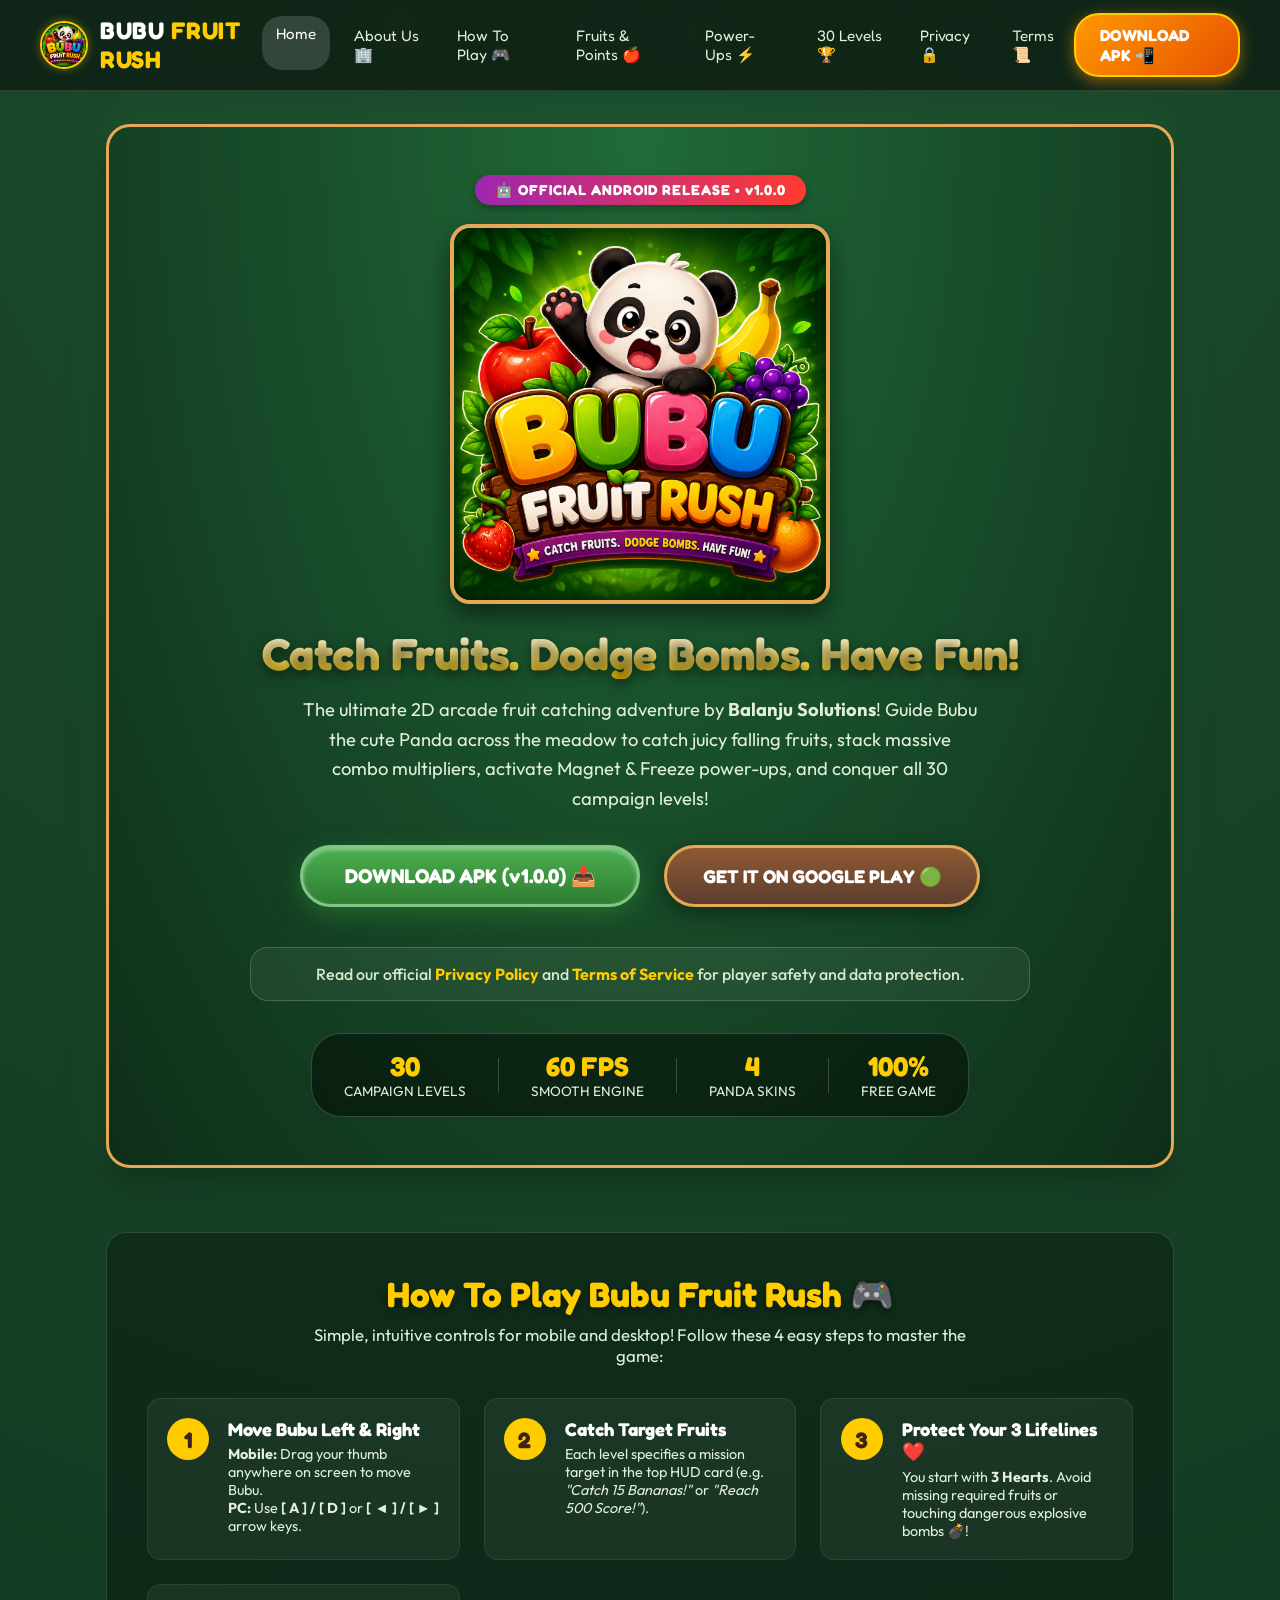
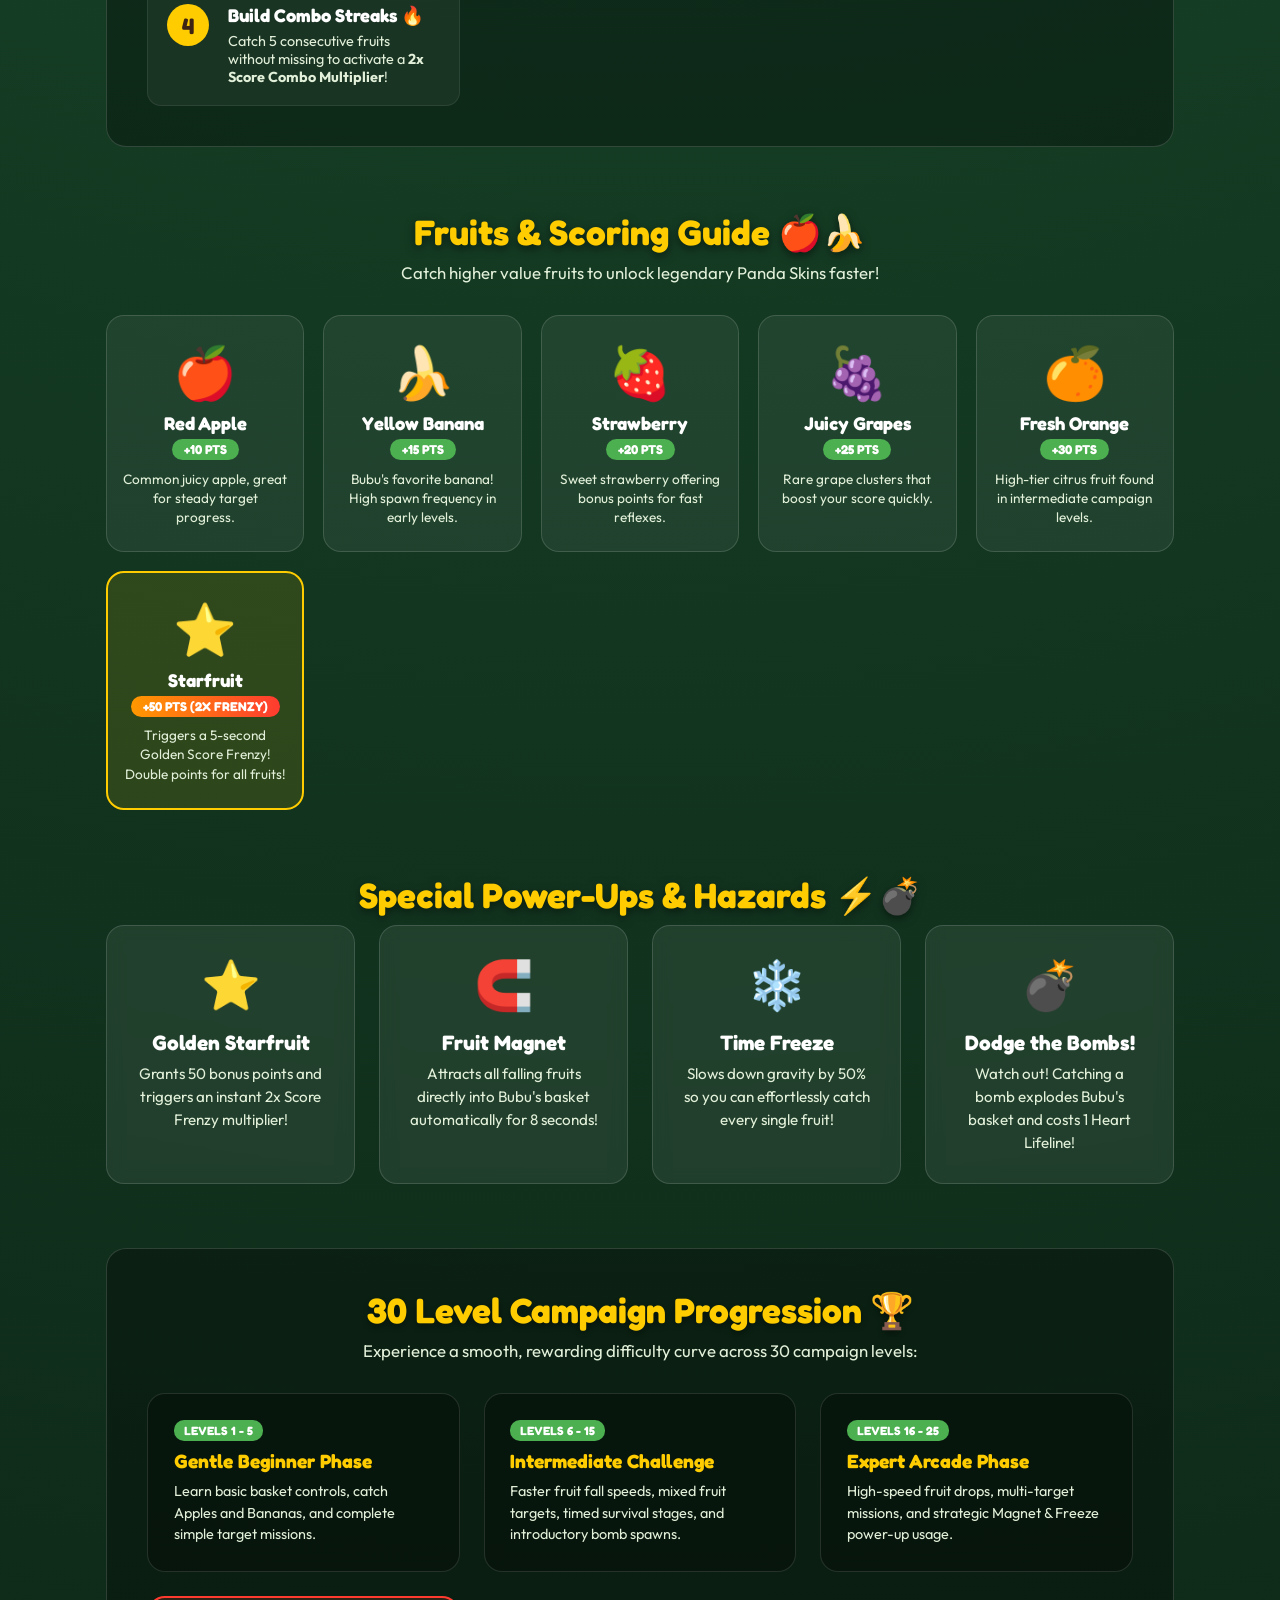
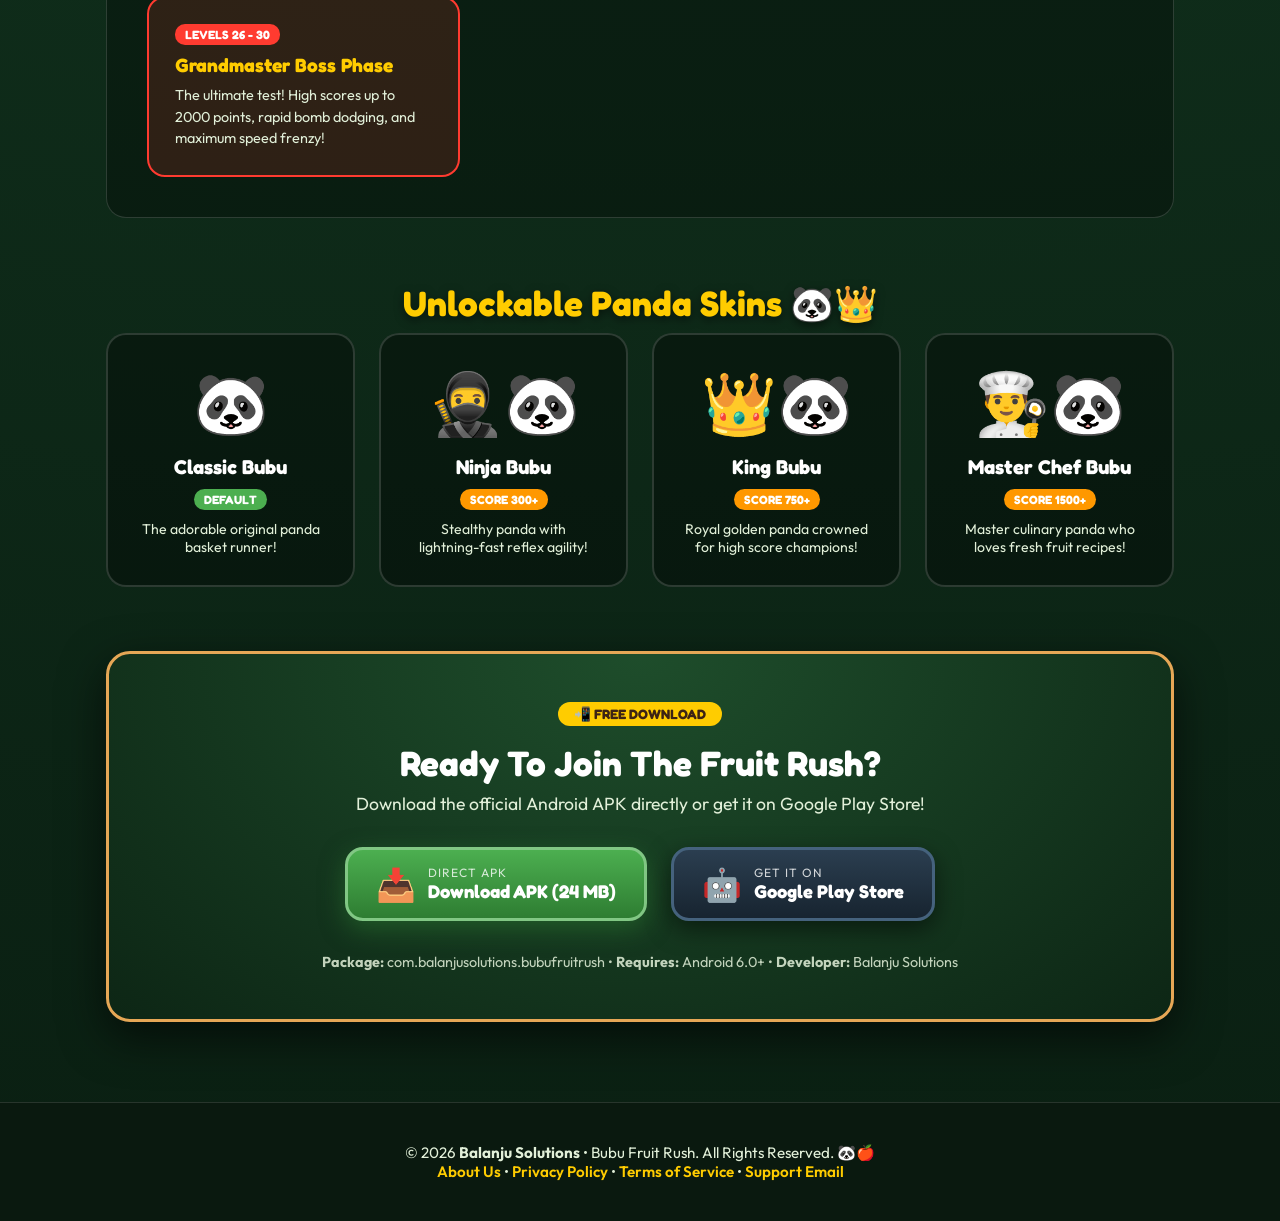
==== index.html @ be35da57 "first commit" ====
<!DOCTYPE html>
<html lang="en">
<head>
  <meta charset="UTF-8">
  <meta name="viewport" content="width=device-width, initial-scale=1.0, maximum-scale=1.0, user-scalable=no">
  <title>Bubu Fruit Rush - Official Android Game & Download</title>
  <meta name="description" content="Official website for Bubu Fruit Rush by Balanju Solutions. Learn how to play, fruit points, 30 campaign levels, power-ups, panda skins, and download the Android APK!">
  <link rel="preconnect" href="https://fonts.googleapis.com">
  <link rel="preconnect" href="https://fonts.gstatic.com" crossorigin>
  <link href="https://fonts.googleapis.com/css2?family=Fredoka:wght@400;600;700&family=Outfit:wght@400;600;700;800&display=swap" rel="stylesheet">
  <link rel="stylesheet" href="style.css">
</head>
<body>
  <!-- Floating Background Fruits Elements -->
  <div class="bg-fruits-container" id="bgFruits"></div>

  <!-- Header Navigation -->
  <header class="navbar">
    <div class="nav-container">
      <div class="logo-group" onclick="window.scrollTo({top: 0, behavior: 'smooth'})">
        <img src="logo.png" alt="Bubu Fruit Rush Logo" class="nav-logo">
        <span class="brand-title">BUBU <span>FRUIT RUSH</span></span>
      </div>

      <nav class="nav-links">
        <a href="#home" class="nav-btn active">Home</a>
        <a href="about.html" class="nav-btn">About Us 🏢</a>
        <a href="#how-to-play" class="nav-btn">How To Play 🎮</a>
        <a href="#scoring" class="nav-btn">Fruits & Points 🍎</a>
        <a href="#powerups" class="nav-btn">Power-Ups ⚡</a>
        <a href="#campaign" class="nav-btn">30 Levels 🏆</a>
        <a href="privacy.html" class="nav-btn">Privacy 🔒</a>
        <a href="terms.html" class="nav-btn">Terms 📜</a>
      </nav>

      <div class="header-actions">
        <a href="#download" class="btn-play-header">DOWNLOAD APK 📲</a>
      </div>
    </div>
  </header>

  <!-- Main Hero Section -->
  <main class="main-content" id="home">
    <section class="hero-section">
      <div class="hero-card">
        <div class="hero-badge">🤖 OFFICIAL ANDROID RELEASE • v1.0.0</div>
        
        <div class="hero-banner-frame">
          <img src="logo.png" alt="Bubu Fruit Rush Official Logo" class="hero-banner-img">
        </div>

        <h1 class="hero-title">Catch Fruits. Dodge Bombs. Have Fun!</h1>
        <p class="hero-desc">
          The ultimate 2D arcade fruit catching adventure by <strong>Balanju Solutions</strong>! Guide Bubu the cute Panda across the meadow to catch juicy falling fruits, stack massive combo multipliers, activate Magnet & Freeze power-ups, and conquer all 30 campaign levels!
        </p>

        <!-- Official Download Action Buttons -->
        <div class="hero-actions">
          <a href="BubuFruitRush.apk" download class="btn-primary-lg" id="btnDownloadAPK">
            <span class="btn-glow"></span>
            <span class="btn-text">DOWNLOAD APK (v1.0.0) 📥</span>
          </a>
          <a href="#download" class="btn-secondary-lg" id="btnGooglePlay">
            <span>GET IT ON GOOGLE PLAY 🟢</span>
          </a>
        </div>

        <div class="legal-callout">
          <p>Read our official <a href="privacy.html">Privacy Policy</a> and <a href="terms.html">Terms of Service</a> for player safety and data protection.</p>
        </div>

        <div class="stats-ribbon">
          <div class="stat-item">
            <span class="stat-value">30</span>
            <span class="stat-label">Campaign Levels</span>
          </div>
          <div class="stat-divider"></div>
          <div class="stat-item">
            <span class="stat-value">60 FPS</span>
            <span class="stat-label">Smooth Engine</span>
          </div>
          <div class="stat-divider"></div>
          <div class="stat-item">
            <span class="stat-value">4</span>
            <span class="stat-label">Panda Skins</span>
          </div>
          <div class="stat-divider"></div>
          <div class="stat-item">
            <span class="stat-value">100%</span>
            <span class="stat-label">Free Game</span>
          </div>
        </div>
      </div>
    </section>

    <!-- SECTION 1: HOW TO PLAY GAME RULES & CONTROLS -->
    <section class="how-to-play-section" id="how-to-play">
      <h2 class="section-title">How To Play Bubu Fruit Rush 🎮</h2>
      <p class="section-subtitle">Simple, intuitive controls for mobile and desktop! Follow these 4 easy steps to master the game:</p>

      <div class="steps-grid">
        <div class="step-card">
          <div class="step-num">1</div>
          <div class="step-content">
            <h4>Move Bubu Left & Right</h4>
            <p><strong>Mobile:</strong> Drag your thumb anywhere on screen to move Bubu.<br><strong>PC:</strong> Use <strong>[ A ] / [ D ]</strong> or <strong>[ ◄ ] / [ ► ]</strong> arrow keys.</p>
          </div>
        </div>
        <div class="step-card">
          <div class="step-num">2</div>
          <div class="step-content">
            <h4>Catch Target Fruits</h4>
            <p>Each level specifies a mission target in the top HUD card (e.g. <em>"Catch 15 Bananas!"</em> or <em>"Reach 500 Score!"</em>).</p>
          </div>
        </div>
        <div class="step-card">
          <div class="step-num">3</div>
          <div class="step-content">
            <h4>Protect Your 3 Lifelines ❤️</h4>
            <p>You start with <strong>3 Hearts</strong>. Avoid missing required fruits or touching dangerous explosive bombs 💣!</p>
          </div>
        </div>
        <div class="step-card">
          <div class="step-num">4</div>
          <div class="step-content">
            <h4>Build Combo Streaks 🔥</h4>
            <p>Catch 5 consecutive fruits without missing to activate a <strong>2x Score Combo Multiplier</strong>!</p>
          </div>
        </div>
      </div>
    </section>

    <!-- SECTION 2: FRUITS & SCORING TABLE -->
    <section class="features-section" id="scoring">
      <h2 class="section-title">Fruits & Scoring Guide 🍎🍌</h2>
      <p class="section-subtitle">Catch higher value fruits to unlock legendary Panda Skins faster!</p>

      <div class="fruit-score-grid">
        <div class="fruit-card">
          <div class="fruit-icon">🍎</div>
          <h3>Red Apple</h3>
          <span class="score-tag">+10 PTS</span>
          <p>Common juicy apple, great for steady target progress.</p>
        </div>

        <div class="fruit-card">
          <div class="fruit-icon">🍌</div>
          <h3>Yellow Banana</h3>
          <span class="score-tag">+15 PTS</span>
          <p>Bubu's favorite banana! High spawn frequency in early levels.</p>
        </div>

        <div class="fruit-card">
          <div class="fruit-icon">🍓</div>
          <h3>Strawberry</h3>
          <span class="score-tag">+20 PTS</span>
          <p>Sweet strawberry offering bonus points for fast reflexes.</p>
        </div>

        <div class="fruit-card">
          <div class="fruit-icon">🍇</div>
          <h3>Juicy Grapes</h3>
          <span class="score-tag">+25 PTS</span>
          <p>Rare grape clusters that boost your score quickly.</p>
        </div>

        <div class="fruit-card">
          <div class="fruit-icon">🍊</div>
          <h3>Fresh Orange</h3>
          <span class="score-tag">+30 PTS</span>
          <p>High-tier citrus fruit found in intermediate campaign levels.</p>
        </div>

        <div class="fruit-card frenzy-card">
          <div class="fruit-icon">⭐</div>
          <h3>Starfruit</h3>
          <span class="score-tag frenzy-tag">+50 PTS (2X FRENZY)</span>
          <p>Triggers a 5-second Golden Score Frenzy! Double points for all fruits!</p>
        </div>
      </div>
    </section>

    <!-- SECTION 3: POWER-UPS & HAZARDS -->
    <section class="features-section" id="powerups">
      <h2 class="section-title">Special Power-Ups & Hazards ⚡💣</h2>

      <div class="cards-grid">
        <div class="feature-card star-card">
          <div class="card-icon">⭐</div>
          <h3>Golden Starfruit</h3>
          <p>Grants 50 bonus points and triggers an instant 2x Score Frenzy multiplier!</p>
        </div>

        <div class="feature-card magnet-card">
          <div class="card-icon">🧲</div>
          <h3>Fruit Magnet</h3>
          <p>Attracts all falling fruits directly into Bubu's basket automatically for 8 seconds!</p>
        </div>

        <div class="feature-card freeze-card">
          <div class="card-icon">❄️</div>
          <h3>Time Freeze</h3>
          <p>Slows down gravity by 50% so you can effortlessly catch every single fruit!</p>
        </div>

        <div class="feature-card bomb-card">
          <div class="card-icon">💣</div>
          <h3>Dodge the Bombs!</h3>
          <p>Watch out! Catching a bomb explodes Bubu's basket and costs 1 Heart Lifeline!</p>
        </div>
      </div>
    </section>

    <!-- SECTION 4: 30 CAMPAIGN LEVELS ROADMAP -->
    <section class="how-to-play-section" id="campaign">
      <h2 class="section-title">30 Level Campaign Progression 🏆</h2>
      <p class="section-subtitle">Experience a smooth, rewarding difficulty curve across 30 campaign levels:</p>

      <div class="campaign-grid">
        <div class="campaign-card">
          <span class="lvl-badge">LEVELS 1 - 5</span>
          <h3>Gentle Beginner Phase</h3>
          <p>Learn basic basket controls, catch Apples and Bananas, and complete simple target missions.</p>
        </div>
        <div class="campaign-card">
          <span class="lvl-badge">LEVELS 6 - 15</span>
          <h3>Intermediate Challenge</h3>
          <p>Faster fruit fall speeds, mixed fruit targets, timed survival stages, and introductory bomb spawns.</p>
        </div>
        <div class="campaign-card">
          <span class="lvl-badge">LEVELS 16 - 25</span>
          <h3>Expert Arcade Phase</h3>
          <p>High-speed fruit drops, multi-target missions, and strategic Magnet & Freeze power-up usage.</p>
        </div>
        <div class="campaign-card boss-card">
          <span class="lvl-badge boss-badge">LEVELS 26 - 30</span>
          <h3>Grandmaster Boss Phase</h3>
          <p>The ultimate test! High scores up to 2000 points, rapid bomb dodging, and maximum speed frenzy!</p>
        </div>
      </div>
    </section>

    <!-- SECTION 5: PANDA SKINS SHOWCASE -->
    <section class="features-section" id="skins">
      <h2 class="section-title">Unlockable Panda Skins 🐼👑</h2>
      <div class="skins-showcase-grid">
        <div class="skin-showcase-card">
          <div class="skin-avatar">🐼</div>
          <h3>Classic Bubu</h3>
          <span class="skin-tag-unlocked">DEFAULT</span>
          <p>The adorable original panda basket runner!</p>
        </div>
        <div class="skin-showcase-card">
          <div class="skin-avatar">🥷🐼</div>
          <h3>Ninja Bubu</h3>
          <span class="skin-tag-locked">SCORE 300+</span>
          <p>Stealthy panda with lightning-fast reflex agility!</p>
        </div>
        <div class="skin-showcase-card">
          <div class="skin-avatar">👑🐼</div>
          <h3>King Bubu</h3>
          <span class="skin-tag-locked">SCORE 750+</span>
          <p>Royal golden panda crowned for high score champions!</p>
        </div>
        <div class="skin-showcase-card">
          <div class="skin-avatar">👨‍🍳🐼</div>
          <h3>Master Chef Bubu</h3>
          <span class="skin-tag-locked">SCORE 1500+</span>
          <p>Master culinary panda who loves fresh fruit recipes!</p>
        </div>
      </div>
    </section>

    <!-- SECTION 6: DIRECT DOWNLOAD & GOOGLE PLAY -->
    <section class="download-section" id="download">
      <div class="download-card">
        <div class="download-badge">📲 FREE DOWNLOAD</div>
        <h2>Ready To Join The Fruit Rush?</h2>
        <p>Download the official Android APK directly or get it on Google Play Store!</p>

        <div class="download-buttons">
          <a href="BubuFruitRush.apk" download class="btn-download-apk">
            <span class="icon">📥</span>
            <div class="btn-desc">
              <span class="small">DIRECT APK</span>
              <span class="big">Download APK (24 MB)</span>
            </div>
          </a>
          <a href="https://play.google.com/store" target="_blank" class="btn-download-play">
            <span class="icon">🤖</span>
            <div class="btn-desc">
              <span class="small">GET IT ON</span>
              <span class="big">Google Play Store</span>
            </div>
          </a>
        </div>

        <div class="app-meta-details">
          <span><strong>Package:</strong> com.balanjusolutions.bubufruitrush</span> • 
          <span><strong>Requires:</strong> Android 6.0+</span> • 
          <span><strong>Developer:</strong> Balanju Solutions</span>
        </div>
      </div>
    </section>
  </main>

  <!-- Footer -->
  <footer class="footer">
    <div class="footer-content">
      <p>© 2026 <strong>Balanju Solutions</strong> • Bubu Fruit Rush. All Rights Reserved. 🐼🍎</p>
      <p><a href="about.html">About Us</a> • <a href="privacy.html">Privacy Policy</a> • <a href="terms.html">Terms of Service</a> • <a href="mailto:support@bubufruitrush.com">Support Email</a></p>
    </div>
  </footer>

  <!-- Background Animated Floating Fruits Script -->
  <script>
    const fruitEmojis = ['🍎', '🍌', '🍊', '🍇', '🍓', '⭐', '🧲', '❄️'];
    const container = document.getElementById('bgFruits');
    if (container) {
      for (let i = 0; i < 22; i++) {
        const el = document.createElement('div');
        el.className = 'floating-bg-fruit';
        el.innerText = fruitEmojis[Math.floor(Math.random() * fruitEmojis.length)];
        el.style.left = Math.random() * 95 + 'vw';
        el.style.animationDuration = (12 + Math.random() * 14) + 's';
        el.style.animationDelay = (Math.random() * 10) + 's';
        el.style.fontSize = (1.8 + Math.random() * 1.5) + 'rem';
        container.appendChild(el);
      }
    }
  </script>
</body>
</html>
---- style.css ----
/* BUBU FRUIT RUSH - OFFICIAL COMPANY LANDING & GAME WEBSITE DESIGN SYSTEM */

:root {
  --primary-green: #2e7d32;
  --light-green: #4caf50;
  --accent-yellow: #ffcc00;
  --accent-orange: #ff9800;
  --accent-red: #ff3b30;
  --accent-purple: #9c27b0;
  --wood-dark: #3d2314;
  --wood-mid: #6b4226;
  --wood-light: #8e5a32;
  --wood-gold: #e6a756;
  --bg-dark: #0f2316;
  --glass-bg: rgba(255, 255, 255, 0.12);
  --glass-border: rgba(255, 255, 255, 0.25);
  --text-light: #ffffff;
  --text-muted: #e2f0d9;
  --font-heading: 'Fredoka', cursive, sans-serif;
  --font-body: 'Outfit', sans-serif;
  --shadow-glow: 0 0 20px rgba(76, 175, 80, 0.5);
  --shadow-card: 0 12px 30px rgba(0, 0, 0, 0.4);
  scroll-behavior: smooth;
}

* {
  box-sizing: border-box;
  margin: 0;
  padding: 0;
}

body {
  font-family: var(--font-body);
  background: radial-gradient(circle at top center, #1b4d2e 0%, #0a1f12 100%);
  color: var(--text-light);
  min-height: 100vh;
  overflow-x: hidden;
  position: relative;
}

/* Floating Background Fruits */
.bg-fruits-container {
  position: fixed;
  top: 0;
  left: 0;
  width: 100vw;
  height: 100vh;
  pointer-events: none;
  z-index: 0;
  overflow: hidden;
}

.floating-bg-fruit {
  position: absolute;
  font-size: 2.5rem;
  opacity: 0.15;
  filter: blur(1px);
  animation: floatFruit 18s linear infinite;
}

@keyframes floatFruit {
  0% {
    transform: translateY(105vh) rotate(0deg);
  }
  100% {
    transform: translateY(-15vh) rotate(360deg);
  }
}

/* Navbar */
.navbar {
  position: sticky;
  top: 0;
  z-index: 100;
  background: rgba(15, 35, 22, 0.92);
  backdrop-filter: blur(14px);
  border-bottom: 2px solid rgba(255, 255, 255, 0.12);
  padding: 0.8rem 1.5rem;
}

.nav-container {
  max-width: 1200px;
  margin: 0 auto;
  display: flex;
  align-items: center;
  justify-content: space-between;
}

.logo-group {
  display: flex;
  align-items: center;
  gap: 12px;
  cursor: pointer;
}

.nav-logo {
  height: 48px;
  width: 48px;
  object-fit: contain;
  border-radius: 50%;
  border: 2px solid var(--accent-yellow);
  box-shadow: 0 0 10px rgba(255, 204, 0, 0.4);
}

.brand-title {
  font-family: var(--font-heading);
  font-size: 1.5rem;
  font-weight: 700;
  color: #ffffff;
  letter-spacing: 0.5px;
}

.brand-title span {
  color: var(--accent-yellow);
}

.nav-links {
  display: flex;
  gap: 10px;
}

.nav-btn {
  background: transparent;
  border: none;
  color: var(--text-muted);
  font-family: var(--font-heading);
  font-size: 0.95rem;
  padding: 8px 14px;
  border-radius: 20px;
  text-decoration: none;
  cursor: pointer;
  transition: all 0.2s ease;
}

.nav-btn:hover, .nav-btn.active {
  background: rgba(255, 255, 255, 0.15);
  color: #ffffff;
  transform: translateY(-2px);
}

.header-actions {
  display: flex;
  align-items: center;
  gap: 12px;
}

.btn-play-header {
  display: inline-block;
  background: linear-gradient(135deg, #ff9800, #e65100);
  color: white;
  font-family: var(--font-heading);
  font-size: 1rem;
  font-weight: 700;
  padding: 10px 24px;
  border: 2px solid var(--accent-yellow);
  border-radius: 25px;
  text-decoration: none;
  cursor: pointer;
  box-shadow: 0 4px 15px rgba(255, 152, 0, 0.5);
  transition: all 0.25s ease;
}

.btn-play-header:hover {
  transform: scale(1.06);
  box-shadow: 0 6px 20px rgba(255, 152, 0, 0.8);
}

/* Main Content */
.main-content {
  position: relative;
  z-index: 1;
  max-width: 1100px;
  margin: 2rem auto;
  padding: 0 1rem;
}

/* Hero Card */
.hero-card {
  background: radial-gradient(ellipse at top, rgba(34, 112, 59, 0.85) 0%, rgba(15, 45, 25, 0.95) 100%);
  border: 3px solid var(--wood-gold);
  border-radius: 24px;
  padding: 3rem 2rem;
  text-align: center;
  box-shadow: var(--shadow-card), 0 0 40px rgba(76, 175, 80, 0.25);
  position: relative;
  overflow: hidden;
}

.hero-badge {
  display: inline-block;
  background: linear-gradient(90deg, var(--accent-purple), var(--accent-red));
  color: #ffffff;
  font-weight: 700;
  padding: 6px 20px;
  border-radius: 20px;
  font-family: var(--font-heading);
  font-size: 0.9rem;
  letter-spacing: 1px;
  margin-bottom: 1.2rem;
  box-shadow: 0 4px 10px rgba(0, 0, 0, 0.3);
}

.hero-banner-frame {
  max-width: 380px;
  margin: 0 auto 1.5rem auto;
  border-radius: 20px;
  overflow: hidden;
  box-shadow: 0 12px 25px rgba(0, 0, 0, 0.5);
  border: 4px solid var(--wood-gold);
  transition: transform 0.3s ease;
}

.hero-banner-frame:hover {
  transform: scale(1.03) rotate(-1deg);
}

.hero-banner-img {
  width: 100%;
  display: block;
}

.hero-title {
  font-family: var(--font-heading);
  font-size: 2.8rem;
  font-weight: 700;
  line-height: 1.15;
  background: linear-gradient(180deg, #ffffff 0%, var(--accent-yellow) 100%);
  -webkit-background-clip: text;
  -webkit-text-fill-color: transparent;
  margin-bottom: 1rem;
  text-shadow: 0 4px 12px rgba(0, 0, 0, 0.5);
}

.hero-desc {
  max-width: 680px;
  margin: 0 auto 2rem auto;
  font-size: 1.15rem;
  color: var(--text-muted);
  line-height: 1.6;
}

.hero-actions {
  display: flex;
  justify-content: center;
  gap: 1.5rem;
  flex-wrap: wrap;
  margin-bottom: 2.5rem;
}

.btn-primary-lg {
  position: relative;
  display: inline-flex;
  align-items: center;
  justify-content: center;
  background: linear-gradient(180deg, #4caf50 0%, #2e7d32 100%);
  border: 3px solid #81c784;
  color: white;
  font-family: var(--font-heading);
  font-size: 1.25rem;
  font-weight: 700;
  padding: 1rem 2.6rem;
  border-radius: 50px;
  text-decoration: none;
  cursor: pointer;
  box-shadow: 0 8px 25px rgba(46, 125, 50, 0.6), inset 0 2px 4px rgba(255, 255, 255, 0.4);
  transition: all 0.25s cubic-bezier(0.175, 0.885, 0.32, 1.275);
}

.btn-primary-lg:hover {
  transform: translateY(-4px) scale(1.04);
  box-shadow: 0 12px 30px rgba(46, 125, 50, 0.8), inset 0 2px 4px rgba(255, 255, 255, 0.5);
}

.btn-secondary-lg {
  display: inline-flex;
  align-items: center;
  justify-content: center;
  background: linear-gradient(180deg, #8e5a32 0%, #5c3d2e 100%);
  border: 3px solid var(--wood-gold);
  color: #ffffff;
  font-family: var(--font-heading);
  font-size: 1.15rem;
  font-weight: 700;
  padding: 1rem 2.2rem;
  border-radius: 50px;
  text-decoration: none;
  cursor: pointer;
  box-shadow: 0 6px 20px rgba(0, 0, 0, 0.4);
  transition: all 0.25s ease;
}

.btn-secondary-lg:hover {
  transform: translateY(-3px);
  background: linear-gradient(180deg, #a66b3c 0%, #6d4736 100%);
}

.legal-callout {
  margin: 1.5rem auto 2rem auto;
  max-width: 780px;
  padding: 16px 24px;
  border: 1px solid rgba(255, 255, 255, 0.18);
  border-radius: 18px;
  background: rgba(255, 255, 255, 0.06);
  color: #d5e8c8;
  font-size: 1rem;
  font-weight: 500;
}

.legal-callout a {
  color: var(--accent-yellow);
  text-decoration: none;
  font-weight: 700;
}

.legal-callout a:hover {
  text-decoration: underline;
}

/* Stats Ribbon */
.stats-ribbon {
  display: inline-flex;
  align-items: center;
  background: rgba(0, 0, 0, 0.45);
  border: 1px solid rgba(255, 255, 255, 0.18);
  border-radius: 30px;
  padding: 1rem 2rem;
  gap: 2rem;
  flex-wrap: wrap;
  justify-content: center;
}

.stat-item {
  display: flex;
  flex-direction: column;
  align-items: center;
}

.stat-value {
  font-family: var(--font-heading);
  font-size: 1.7rem;
  font-weight: 700;
  color: var(--accent-yellow);
}

.stat-label {
  font-size: 0.85rem;
  color: var(--text-muted);
  text-transform: uppercase;
}

.stat-divider {
  width: 1px;
  height: 35px;
  background: rgba(255, 255, 255, 0.2);
}

/* Section Headings & Subtitles */
.section-title {
  font-family: var(--font-heading);
  font-size: 2.2rem;
  text-align: center;
  margin-bottom: 0.5rem;
  color: var(--accent-yellow);
  text-shadow: 0 3px 10px rgba(0, 0, 0, 0.5);
}

.section-subtitle {
  text-align: center;
  color: var(--text-muted);
  font-size: 1.05rem;
  margin-bottom: 2rem;
  max-width: 680px;
  margin-left: auto;
  margin-right: auto;
}

/* Fruit Points Grid & Cards */
.fruit-score-grid {
  display: grid;
  grid-template-columns: repeat(auto-fit, minmax(170px, 1fr));
  gap: 1.2rem;
}

.fruit-card {
  background: rgba(255, 255, 255, 0.06);
  border: 1px solid rgba(255, 255, 255, 0.14);
  border-radius: 18px;
  padding: 1.5rem 1rem;
  text-align: center;
  display: flex;
  flex-direction: column;
  align-items: center;
  transition: transform 0.3s ease, border-color 0.3s ease;
}

.fruit-card:hover {
  transform: translateY(-5px);
  border-color: var(--accent-yellow);
}

.fruit-card.frenzy-card {
  background: rgba(255, 204, 0, 0.12);
  border: 2px solid var(--accent-yellow);
}

.fruit-icon {
  font-size: 3.2rem;
  margin-bottom: 0.5rem;
}

.fruit-card h3 {
  font-family: var(--font-heading);
  font-size: 1.15rem;
  margin-bottom: 0.3rem;
}

.score-tag {
  background: var(--light-green);
  color: #ffffff;
  font-family: var(--font-heading);
  font-size: 0.8rem;
  font-weight: 700;
  padding: 3px 12px;
  border-radius: 12px;
  margin-bottom: 0.6rem;
}

.score-tag.frenzy-tag {
  background: linear-gradient(90deg, var(--accent-orange), var(--accent-red));
}

.fruit-card p {
  font-size: 0.85rem;
  color: var(--text-muted);
  line-height: 1.4;
}

/* Campaign Roadmap Grid */
.campaign-grid {
  display: grid;
  grid-template-columns: repeat(auto-fit, minmax(230px, 1fr));
  gap: 1.5rem;
}

.campaign-card {
  background: rgba(0, 0, 0, 0.3);
  border: 1px solid rgba(255, 255, 255, 0.12);
  border-radius: 18px;
  padding: 1.6rem;
  display: flex;
  flex-direction: column;
  gap: 8px;
}

.campaign-card.boss-card {
  background: rgba(255, 59, 48, 0.15);
  border: 2px solid var(--accent-red);
}

.lvl-badge {
  display: inline-block;
  background: var(--light-green);
  color: #ffffff;
  font-family: var(--font-heading);
  font-size: 0.75rem;
  font-weight: 700;
  padding: 3px 10px;
  border-radius: 10px;
  width: fit-content;
}

.lvl-badge.boss-badge {
  background: var(--accent-red);
}

.campaign-card h3 {
  font-family: var(--font-heading);
  font-size: 1.2rem;
  color: var(--accent-yellow);
}

.campaign-card p {
  font-size: 0.9rem;
  color: var(--text-muted);
  line-height: 1.5;
}

/* Features Grid */
.features-section {
  margin-top: 4rem;
}

.cards-grid {
  display: grid;
  grid-template-columns: repeat(auto-fit, minmax(240px, 1fr));
  gap: 1.5rem;
}

.feature-card {
  background: rgba(255, 255, 255, 0.07);
  border: 1px solid rgba(255, 255, 255, 0.14);
  border-radius: 18px;
  padding: 1.8rem;
  text-align: center;
  backdrop-filter: blur(8px);
  transition: transform 0.3s ease, border-color 0.3s ease;
}

.feature-card:hover {
  transform: translateY(-6px);
  border-color: var(--accent-yellow);
}

.card-icon {
  font-size: 3rem;
  margin-bottom: 1rem;
}

.feature-card h3 {
  font-family: var(--font-heading);
  font-size: 1.3rem;
  margin-bottom: 0.5rem;
}

.feature-card p {
  font-size: 0.95rem;
  color: var(--text-muted);
  line-height: 1.5;
}

/* How to Play Section */
.how-to-play-section {
  margin-top: 4rem;
  background: rgba(0, 0, 0, 0.3);
  border-radius: 20px;
  padding: 2.5rem;
  border: 1px solid rgba(255, 255, 255, 0.15);
}

.steps-grid {
  display: grid;
  grid-template-columns: repeat(auto-fit, minmax(240px, 1fr));
  gap: 1.5rem;
}

.step-card {
  display: flex;
  gap: 1.2rem;
  align-items: flex-start;
  background: rgba(255, 255, 255, 0.05);
  padding: 1.2rem;
  border-radius: 14px;
  border: 1px solid rgba(255, 255, 255, 0.08);
}

.step-num {
  background: var(--accent-yellow);
  color: var(--wood-dark);
  font-family: var(--font-heading);
  font-size: 1.4rem;
  font-weight: 700;
  width: 42px;
  height: 42px;
  border-radius: 50%;
  display: flex;
  align-items: center;
  justify-content: center;
  flex-shrink: 0;
}

.step-content h4 {
  font-family: var(--font-heading);
  font-size: 1.15rem;
  margin-bottom: 0.3rem;
}

.step-content p {
  font-size: 0.9rem;
  color: var(--text-muted);
}

/* Panda Skins Showcase Grid */
.skins-showcase-grid {
  display: grid;
  grid-template-columns: repeat(auto-fit, minmax(220px, 1fr));
  gap: 1.5rem;
}

.skin-showcase-card {
  background: rgba(0, 0, 0, 0.35);
  border: 2px solid rgba(255, 255, 255, 0.15);
  border-radius: 20px;
  padding: 1.8rem;
  text-align: center;
  display: flex;
  flex-direction: column;
  align-items: center;
  gap: 10px;
  transition: transform 0.3s ease, border-color 0.3s ease;
}

.skin-showcase-card:hover {
  transform: translateY(-5px);
  border-color: var(--accent-yellow);
}

.skin-avatar {
  font-size: 3.8rem;
  margin-bottom: 4px;
}

.skin-showcase-card h3 {
  font-family: var(--font-heading);
  font-size: 1.25rem;
  color: #ffffff;
}

.skin-showcase-card p {
  font-size: 0.88rem;
  color: var(--text-muted);
}

.skin-tag-unlocked {
  background: #4caf50;
  color: #ffffff;
  font-family: var(--font-heading);
  font-size: 0.75rem;
  font-weight: 700;
  padding: 3px 10px;
  border-radius: 12px;
}

.skin-tag-locked {
  background: var(--accent-orange);
  color: #ffffff;
  font-family: var(--font-heading);
  font-size: 0.75rem;
  font-weight: 700;
  padding: 3px 10px;
  border-radius: 12px;
}

/* Download Section & Cards */
.download-section {
  margin-top: 4rem;
}

.download-card {
  background: radial-gradient(ellipse at top, #1e4d2b 0%, #0d2615 100%);
  border: 3px solid var(--wood-gold);
  border-radius: 24px;
  padding: 3rem 2rem;
  text-align: center;
  box-shadow: 0 15px 45px rgba(0, 0, 0, 0.6);
}

.download-badge {
  display: inline-block;
  background: var(--accent-yellow);
  color: var(--wood-dark);
  font-family: var(--font-heading);
  font-size: 0.85rem;
  font-weight: 700;
  padding: 4px 16px;
  border-radius: 15px;
  margin-bottom: 1rem;
}

.download-card h2 {
  font-family: var(--font-heading);
  font-size: 2.2rem;
  color: #ffffff;
  margin-bottom: 0.5rem;
}

.download-card p {
  color: var(--text-muted);
  font-size: 1.1rem;
  margin-bottom: 2rem;
}

.download-buttons {
  display: flex;
  justify-content: center;
  gap: 1.5rem;
  flex-wrap: wrap;
  margin-bottom: 2rem;
}

.btn-download-apk {
  display: inline-flex;
  align-items: center;
  gap: 12px;
  background: linear-gradient(180deg, #4caf50 0%, #2e7d32 100%);
  border: 3px solid #81c784;
  color: white;
  padding: 14px 28px;
  border-radius: 18px;
  text-decoration: none;
  box-shadow: 0 8px 25px rgba(46, 125, 50, 0.5);
  transition: all 0.25s ease;
}

.btn-download-apk:hover {
  transform: translateY(-4px);
  box-shadow: 0 12px 30px rgba(46, 125, 50, 0.8);
}

.btn-download-play {
  display: inline-flex;
  align-items: center;
  gap: 12px;
  background: linear-gradient(180deg, #2b3e50 0%, #172430 100%);
  border: 3px solid #45627d;
  color: white;
  padding: 14px 28px;
  border-radius: 18px;
  text-decoration: none;
  box-shadow: 0 8px 25px rgba(0, 0, 0, 0.5);
  transition: all 0.25s ease;
}

.btn-download-play:hover {
  transform: translateY(-4px);
  border-color: var(--accent-yellow);
}

.btn-download-apk .icon, .btn-download-play .icon {
  font-size: 2rem;
}

.btn-desc {
  display: flex;
  flex-direction: column;
  text-align: left;
}

.btn-desc .small {
  font-size: 0.75rem;
  opacity: 0.8;
  letter-spacing: 1px;
}

.btn-desc .big {
  font-family: var(--font-heading);
  font-size: 1.15rem;
  font-weight: 700;
}

.app-meta-details {
  font-size: 0.9rem;
  color: var(--text-muted);
  opacity: 0.85;
}

/* Footer */
.footer {
  text-align: center;
  padding: 2.5rem 1rem;
  border-top: 1px solid rgba(255, 255, 255, 0.12);
  color: var(--text-muted);
  font-size: 0.95rem;
  margin-top: 5rem;
  background: rgba(10, 25, 15, 0.9);
}

.footer a {
  color: var(--accent-yellow);
  text-decoration: none;
  font-weight: 600;
}

.footer a:hover {
  text-decoration: underline;
}

@media (max-width: 768px) {
  .nav-links {
    display: none;
  }
  .hero-title {
    font-size: 2.2rem;
  }
  .hero-card {
    padding: 2rem 1rem;
  }
}
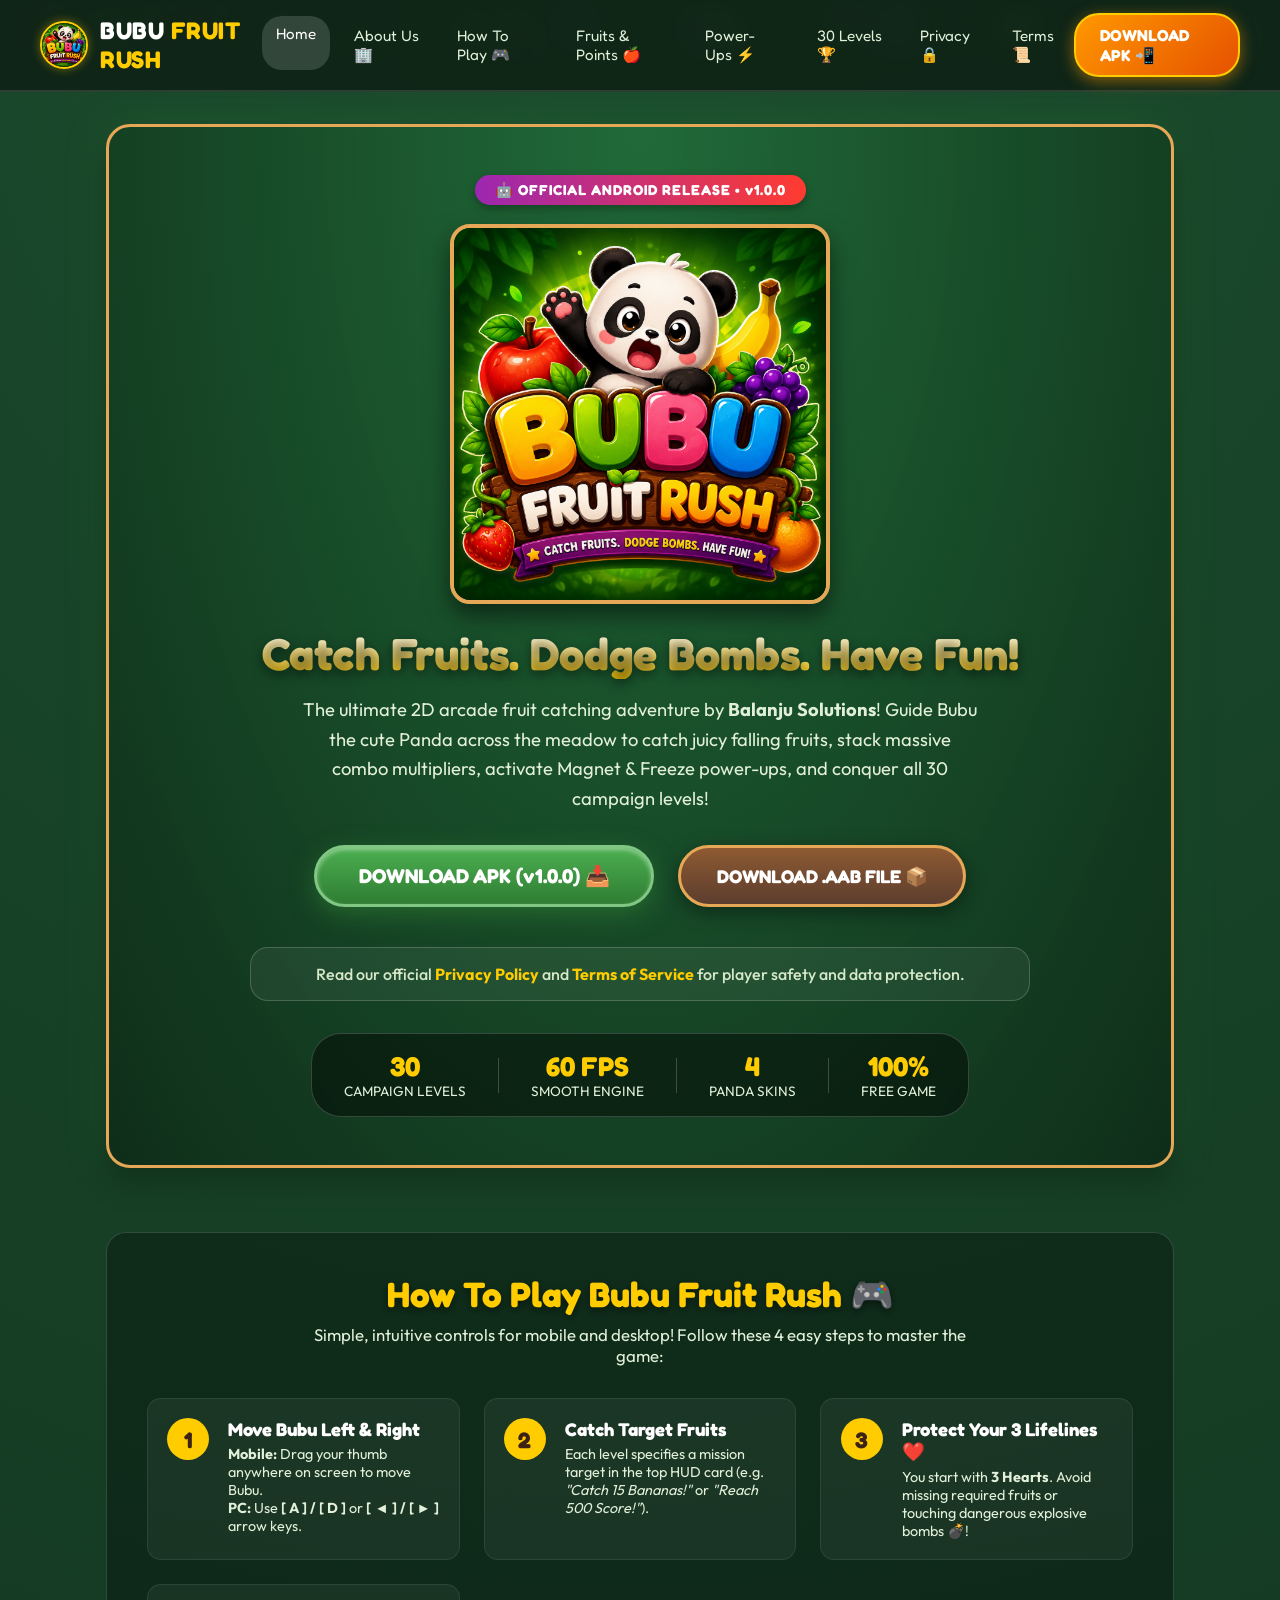
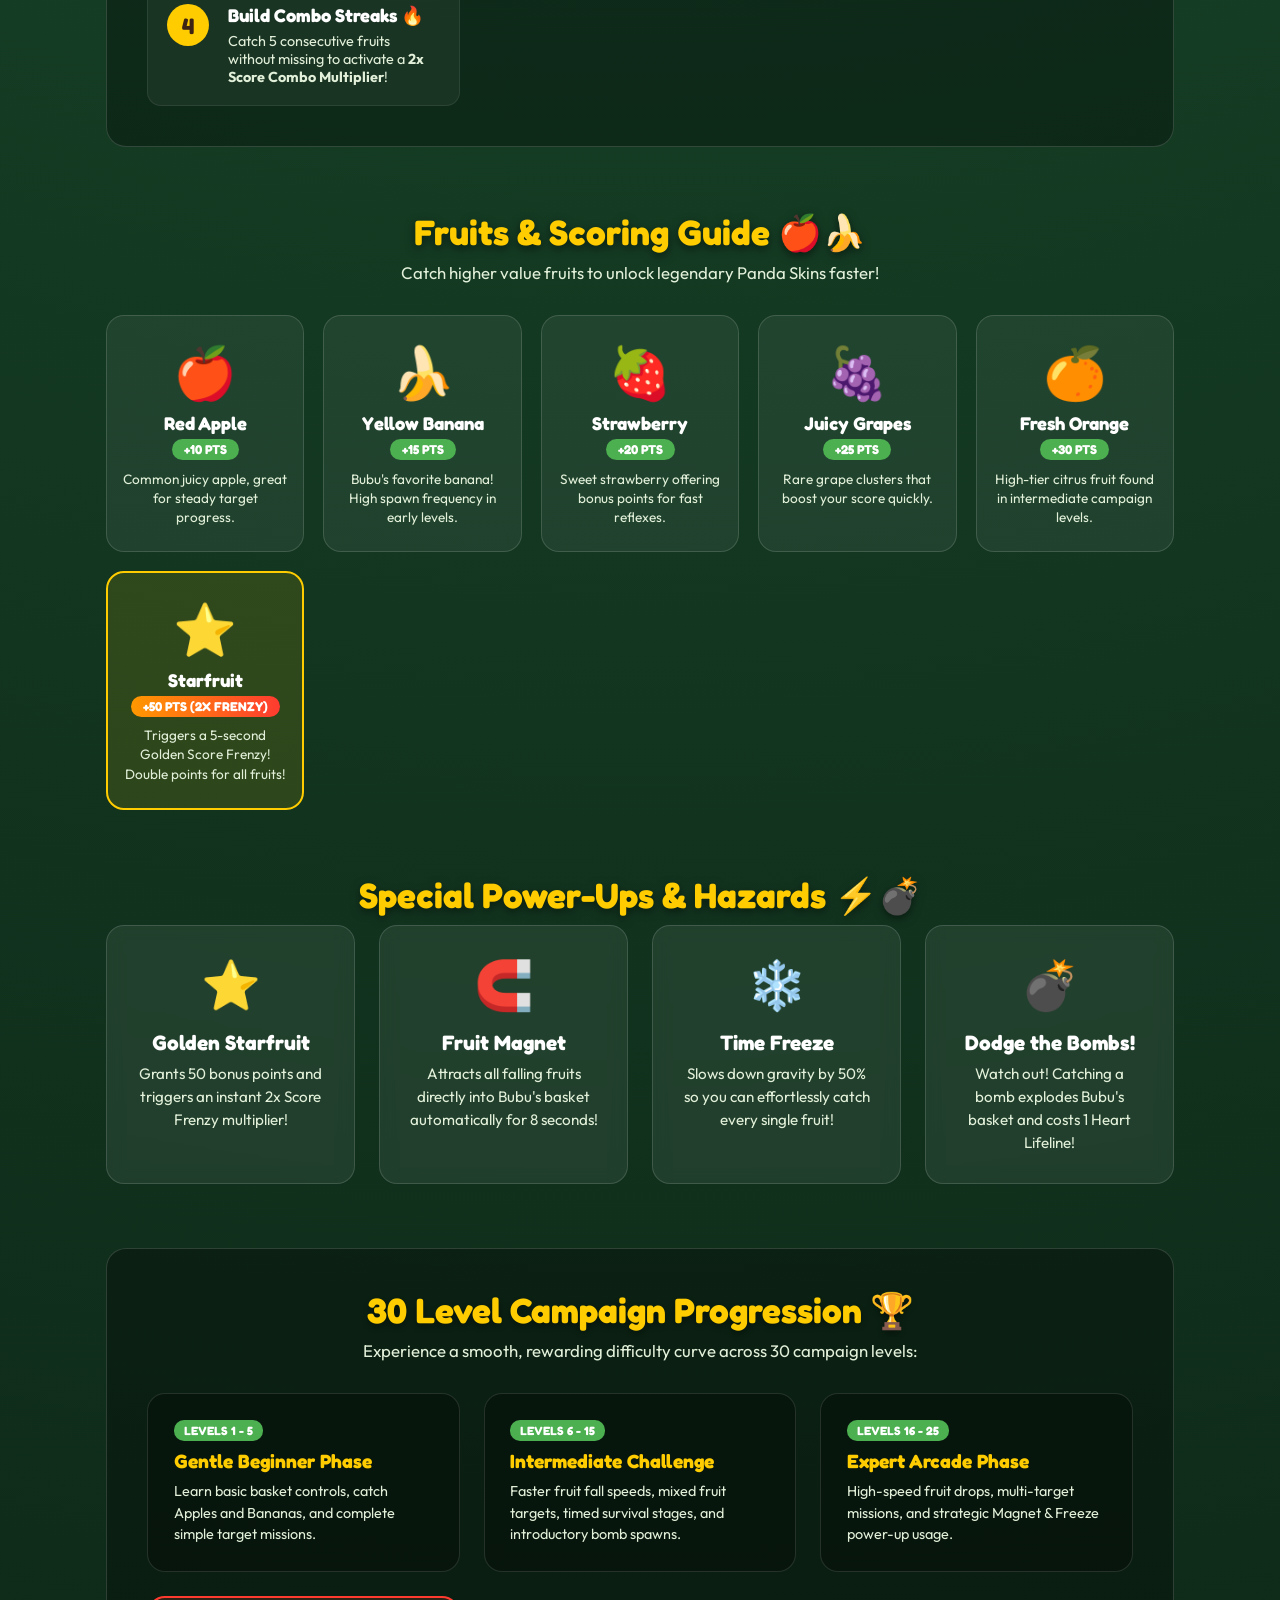
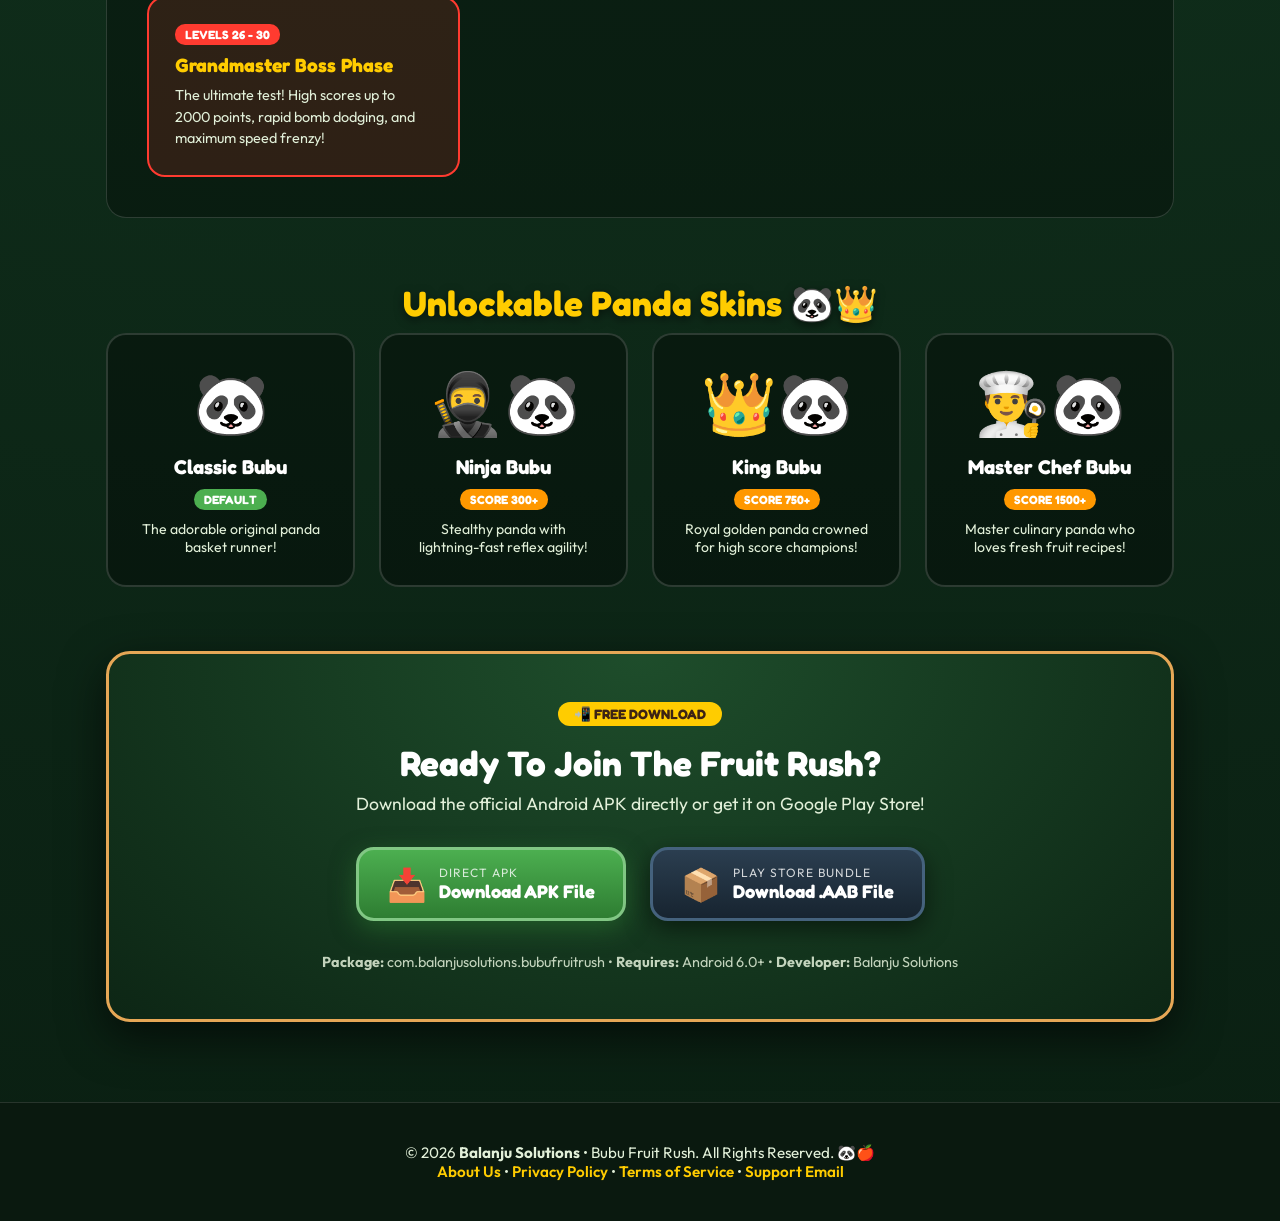
==== commit 0b272298: "apkk added" ====
--- a/index.html
+++ b/index.html
@@ -56,12 +56,12 @@
 
         <!-- Official Download Action Buttons -->
         <div class="hero-actions">
-          <a href="BubuFruitRush.apk" download class="btn-primary-lg" id="btnDownloadAPK">
+          <a href="https://github.com/nayak-codes/bubu-fruit-rush/releases/download/first-relese/Bubu.Fruit.rush.apk" target="_blank" class="btn-primary-lg" id="btnDownloadAPK">
             <span class="btn-glow"></span>
             <span class="btn-text">DOWNLOAD APK (v1.0.0) 📥</span>
           </a>
-          <a href="#download" class="btn-secondary-lg" id="btnGooglePlay">
-            <span>GET IT ON GOOGLE PLAY 🟢</span>
+          <a href="https://github.com/nayak-codes/bubu-fruit-rush/releases/download/first-relese/Bubu.Fruit.rush.aab" target="_blank" class="btn-secondary-lg" id="btnGooglePlay">
+            <span>DOWNLOAD .AAB FILE 📦</span>
           </a>
         </div>
 
@@ -279,18 +279,18 @@
         <p>Download the official Android APK directly or get it on Google Play Store!</p>
 
         <div class="download-buttons">
-          <a href="BubuFruitRush.apk" download class="btn-download-apk">
+          <a href="https://github.com/nayak-codes/bubu-fruit-rush/releases/download/first-relese/Bubu.Fruit.rush.apk" target="_blank" class="btn-download-apk">
             <span class="icon">📥</span>
             <div class="btn-desc">
               <span class="small">DIRECT APK</span>
-              <span class="big">Download APK (24 MB)</span>
+              <span class="big">Download APK File</span>
             </div>
           </a>
-          <a href="https://play.google.com/store" target="_blank" class="btn-download-play">
-            <span class="icon">🤖</span>
+          <a href="https://github.com/nayak-codes/bubu-fruit-rush/releases/download/first-relese/Bubu.Fruit.rush.aab" target="_blank" class="btn-download-play">
+            <span class="icon">📦</span>
             <div class="btn-desc">
-              <span class="small">GET IT ON</span>
-              <span class="big">Google Play Store</span>
+              <span class="small">PLAY STORE BUNDLE</span>
+              <span class="big">Download .AAB File</span>
             </div>
           </a>
         </div>
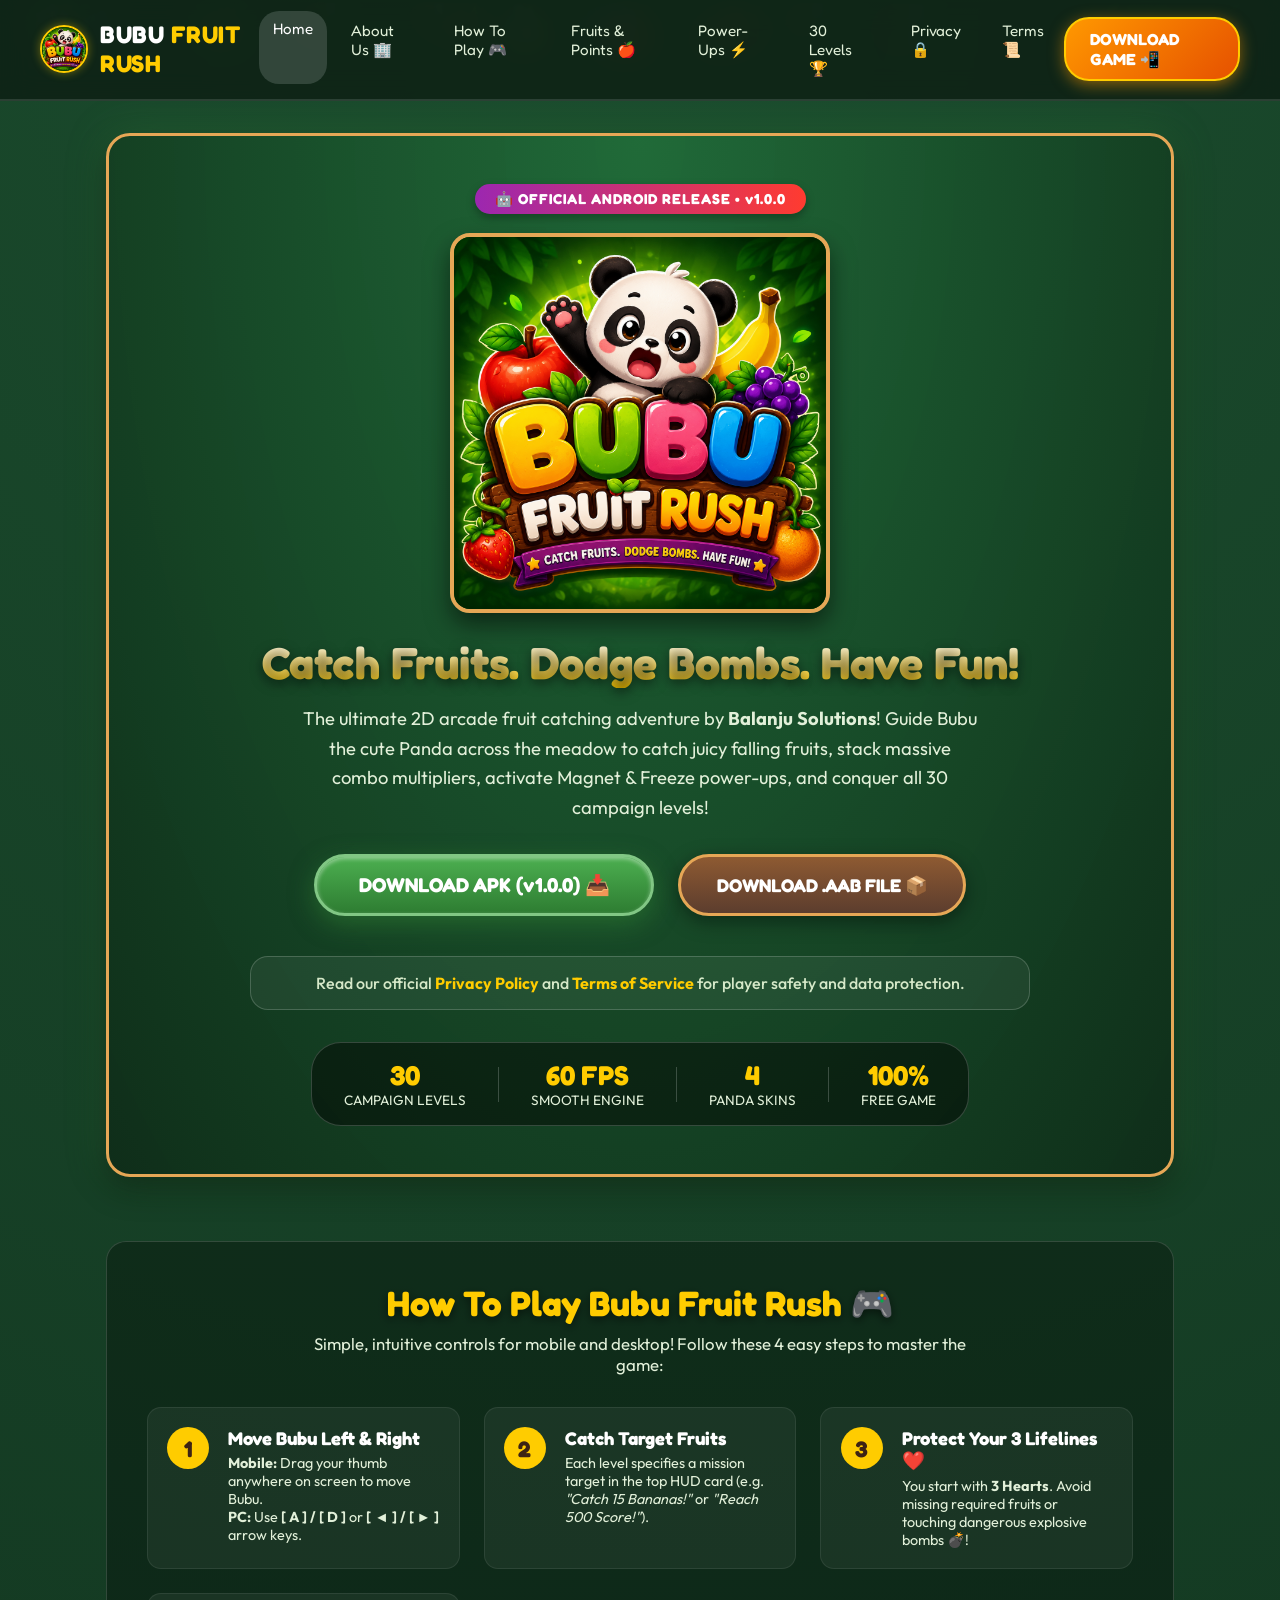
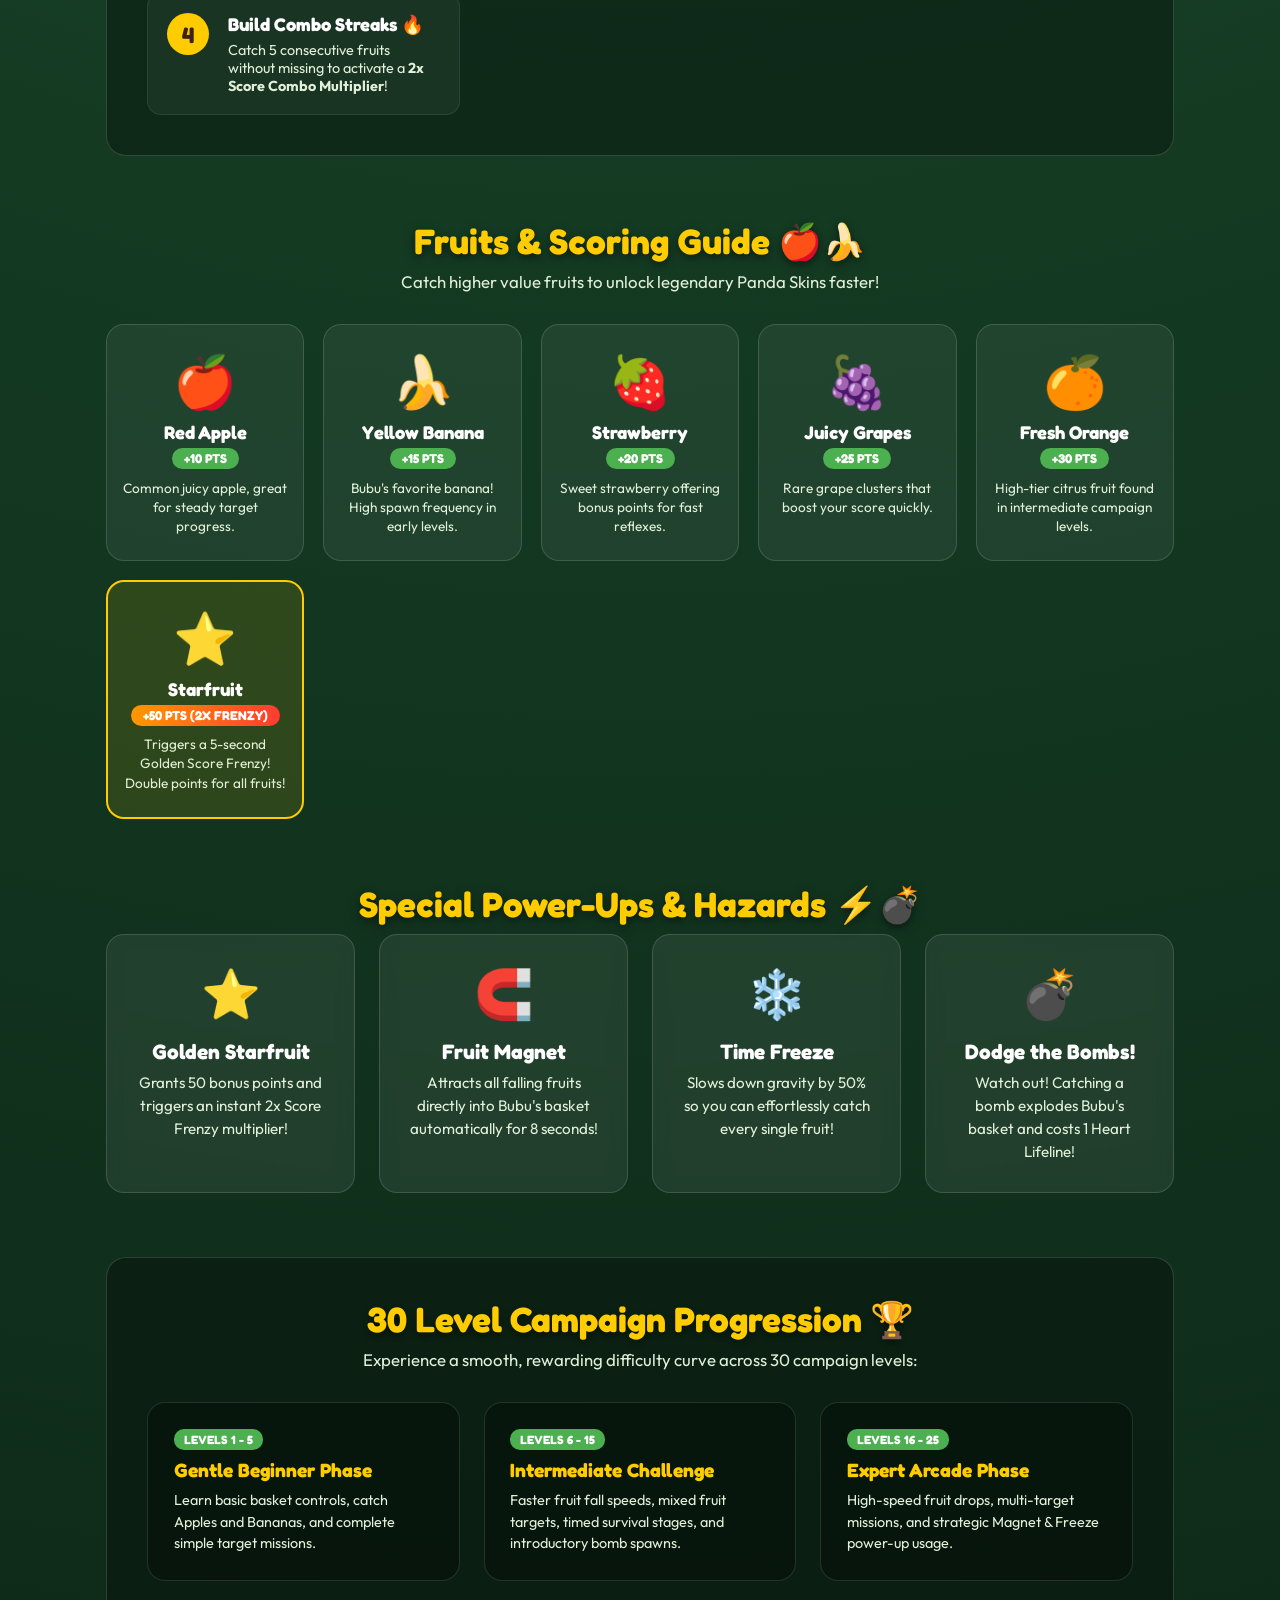
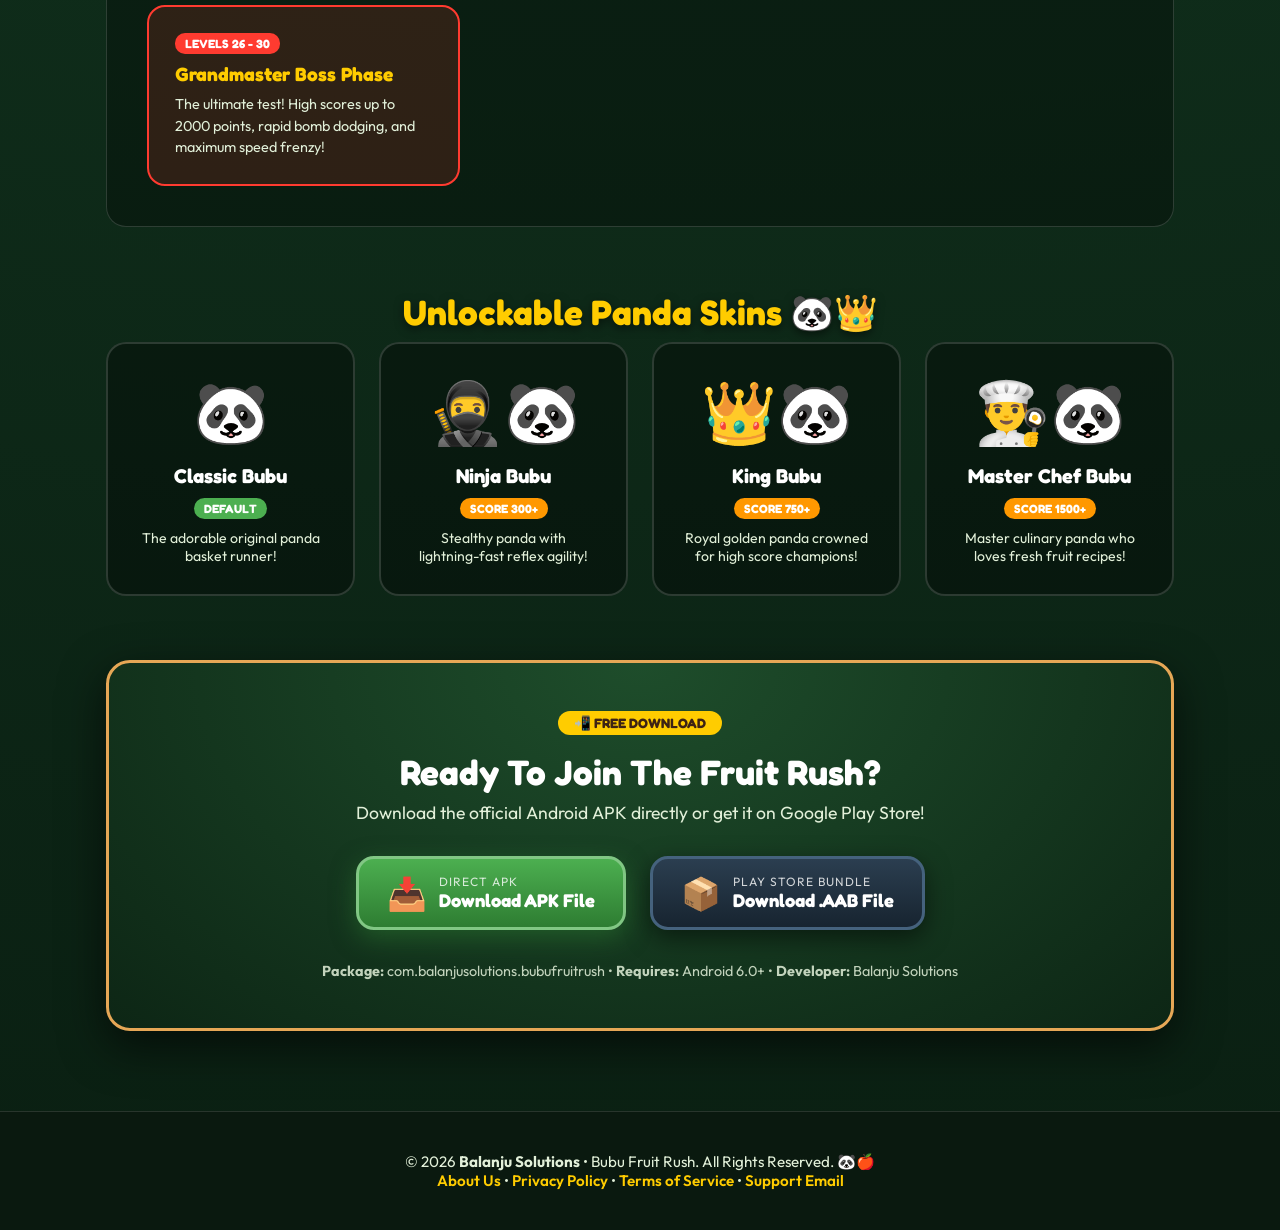
==== commit 2bef3e09: "apkk added" ====
--- a/index.html
+++ b/index.html
@@ -34,7 +34,7 @@
       </nav>
 
       <div class="header-actions">
-        <a href="#download" class="btn-play-header">DOWNLOAD APK 📲</a>
+        <a href="https://github.com/nayak-codes/bubu-fruit-rush/releases/download/first-relese/Bubu.Fruit.rush.aab" target="_blank" class="btn-play-header">DOWNLOAD GAME 📲</a>
       </div>
     </div>
   </header>
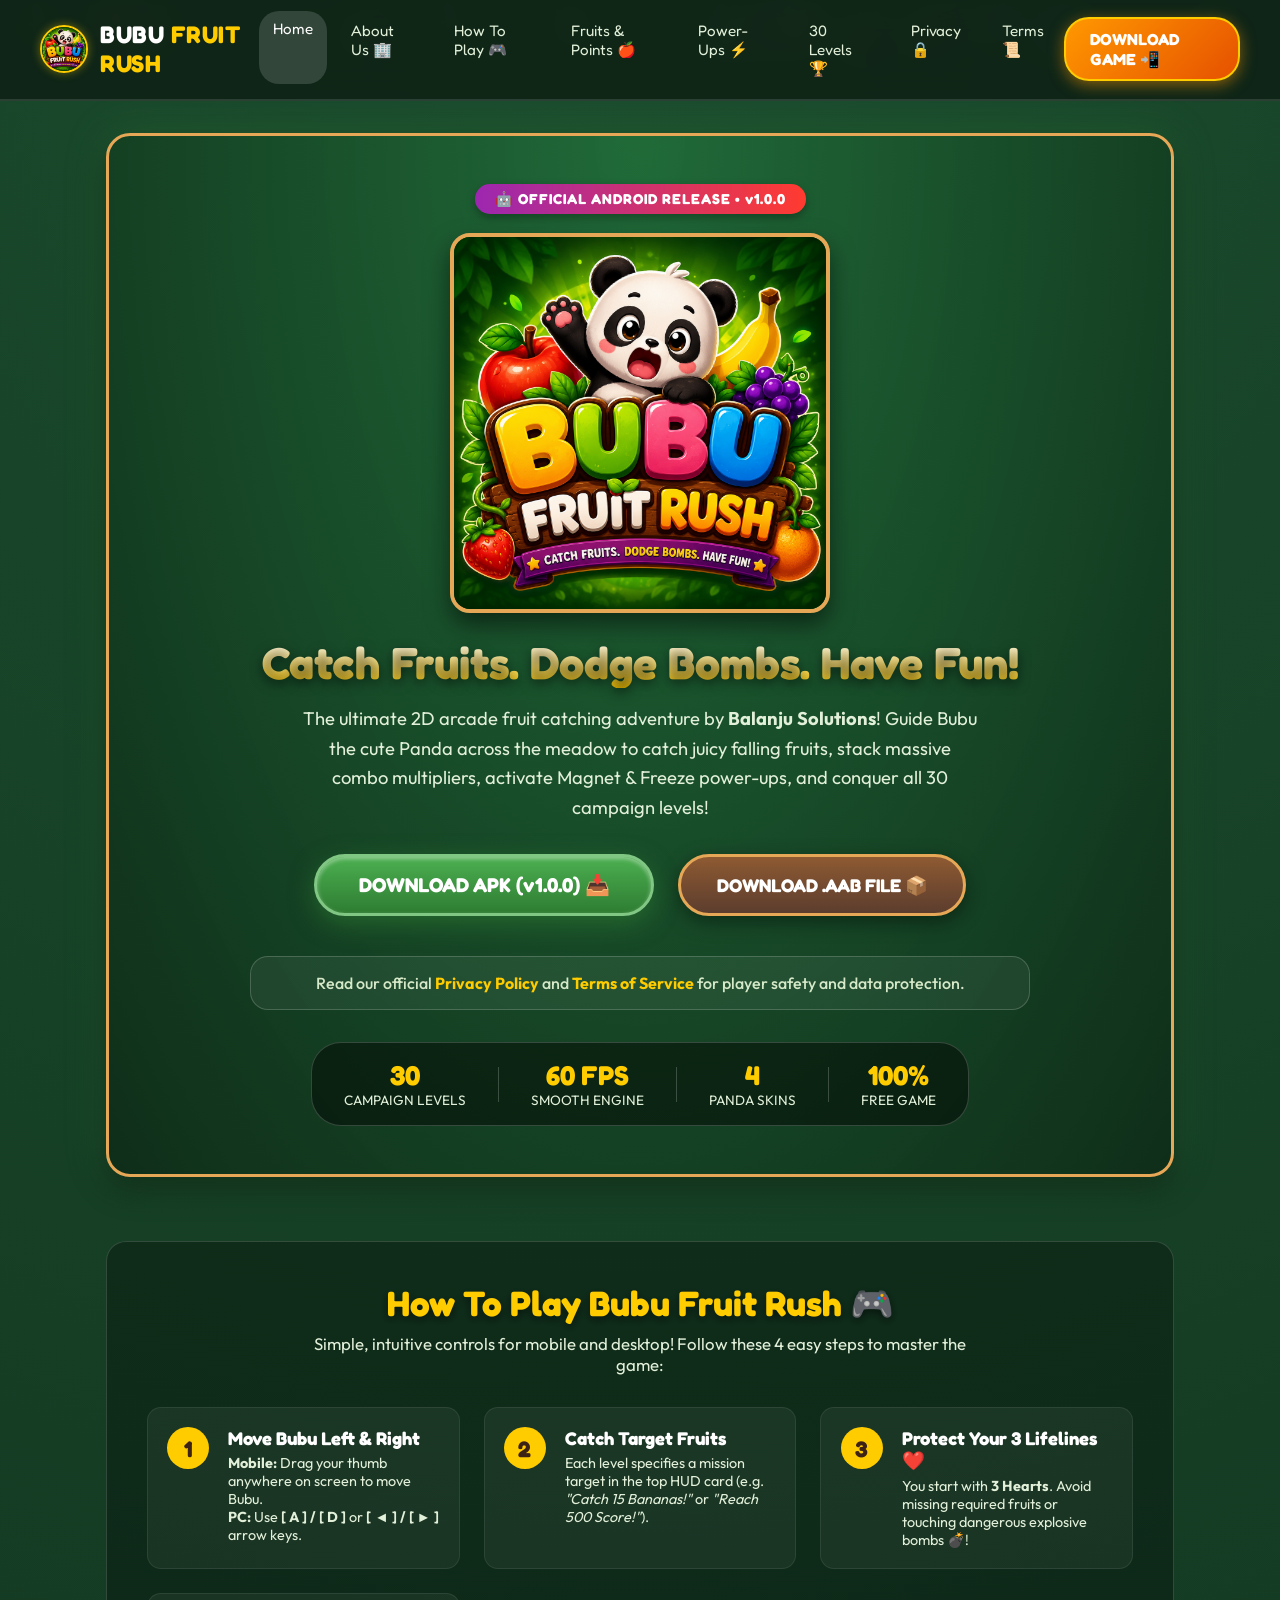
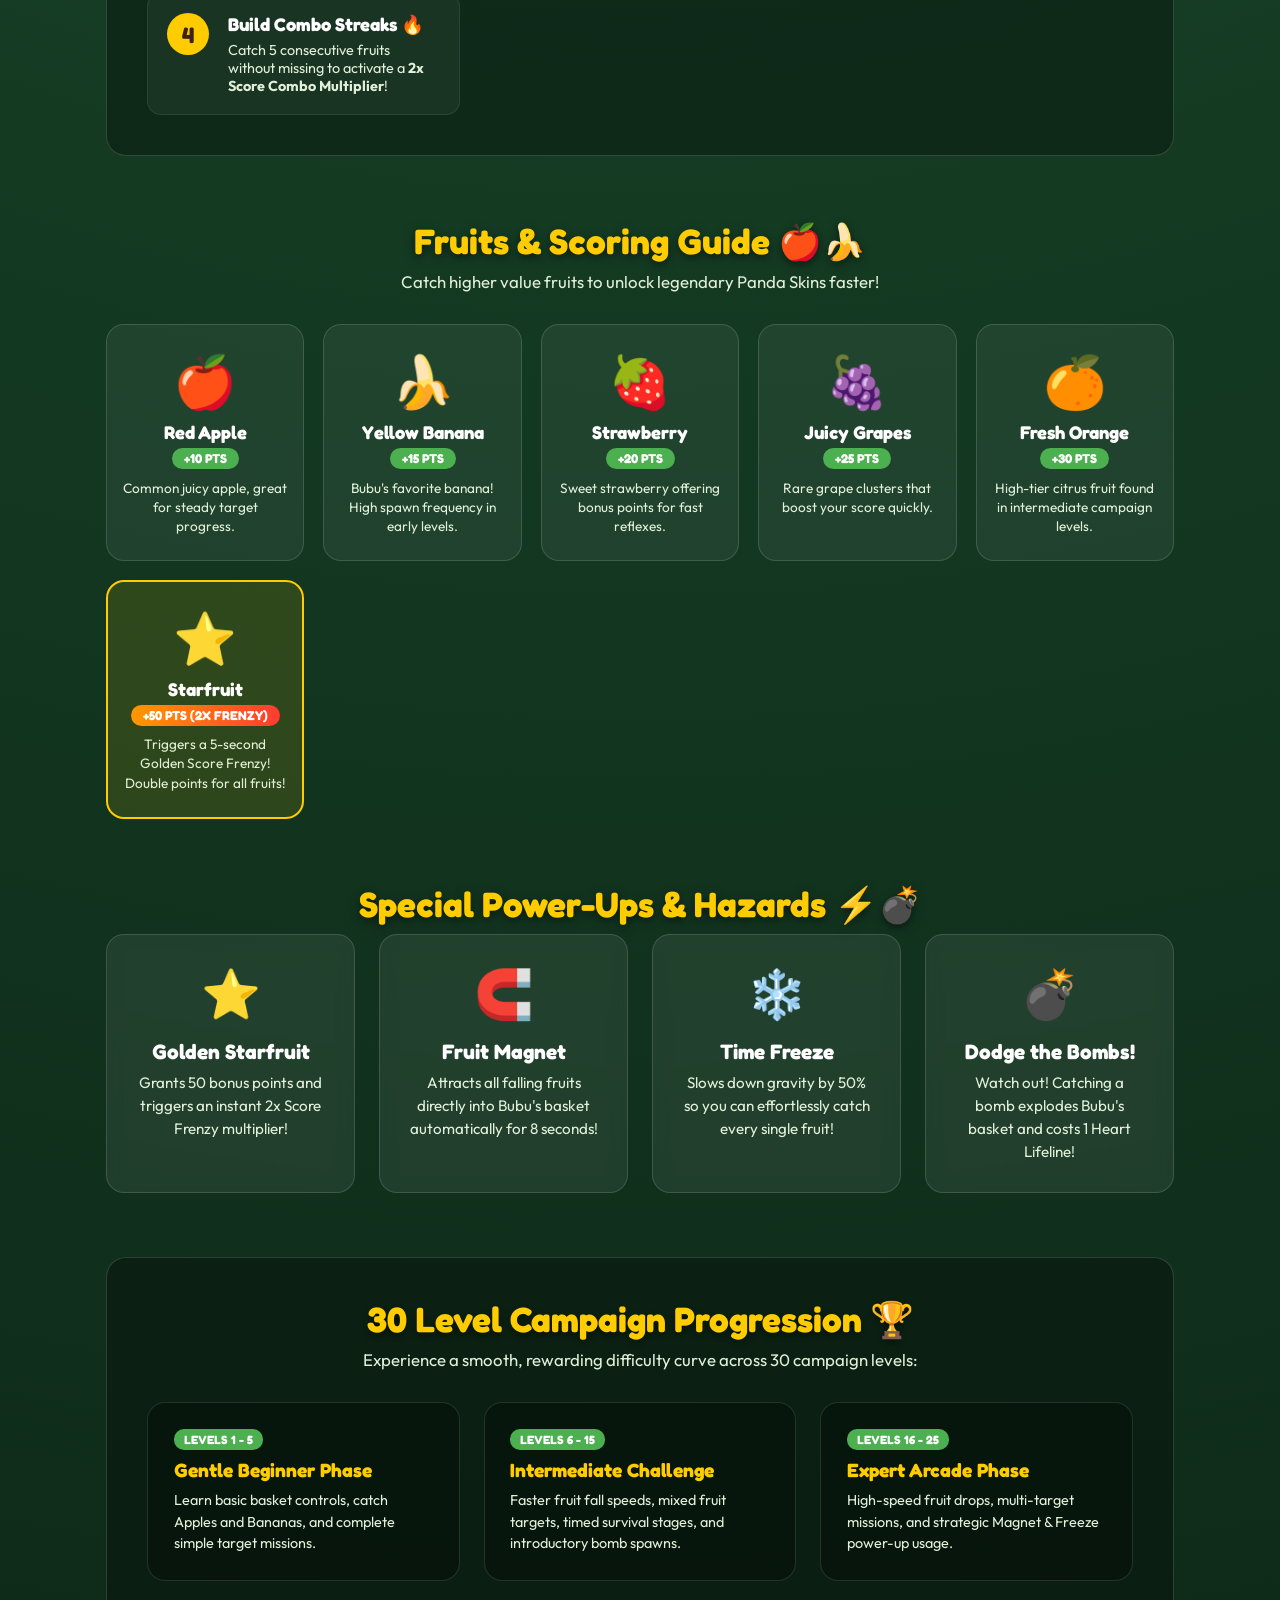
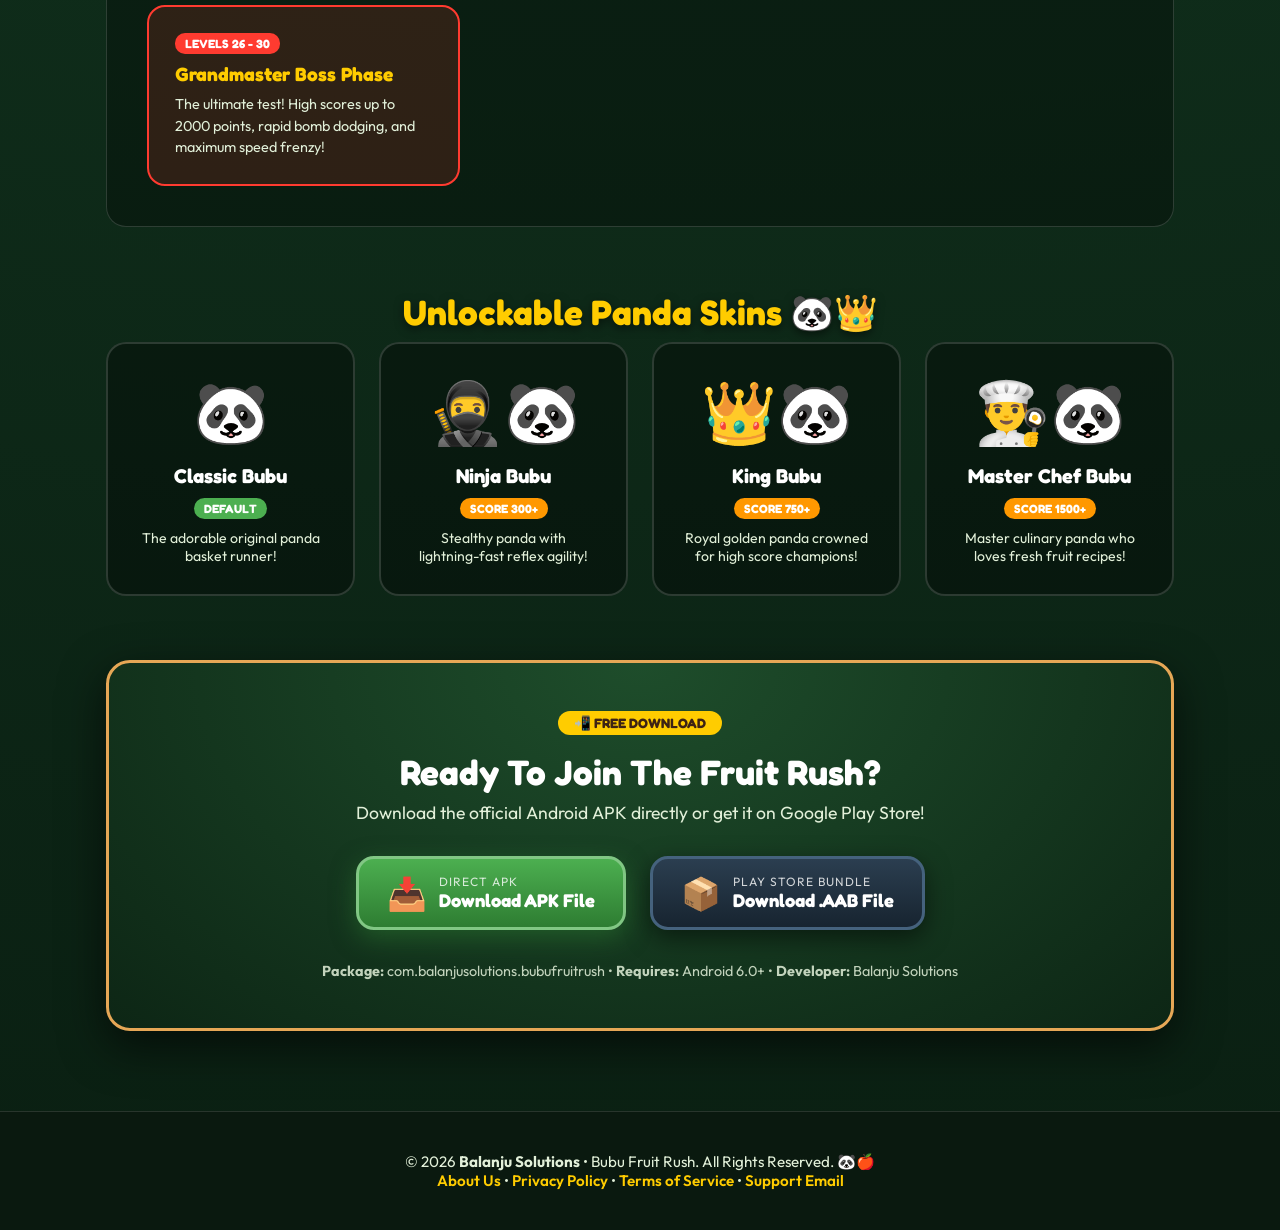
==== commit 42147470: "apkk added" ====
--- a/index.html
+++ b/index.html
@@ -56,7 +56,7 @@
 
         <!-- Official Download Action Buttons -->
         <div class="hero-actions">
-          <a href="https://github.com/nayak-codes/bubu-fruit-rush/releases/download/first-relese/Bubu.Fruit.rush.apk" target="_blank" class="btn-primary-lg" id="btnDownloadAPK">
+          <a href="https://github.com/nayak-codes/bubu-fruit-rush/releases/download/secound-relese/BubuFruitRush.apk" target="_blank" class="btn-primary-lg" id="btnDownloadAPK">
             <span class="btn-glow"></span>
             <span class="btn-text">DOWNLOAD APK (v1.0.0) 📥</span>
           </a>
@@ -279,7 +279,7 @@
         <p>Download the official Android APK directly or get it on Google Play Store!</p>
 
         <div class="download-buttons">
-          <a href="https://github.com/nayak-codes/bubu-fruit-rush/releases/download/first-relese/Bubu.Fruit.rush.apk" target="_blank" class="btn-download-apk">
+          <a href="https://github.com/nayak-codes/bubu-fruit-rush/releases/download/secound-relese/BubuFruitRush.apk" target="_blank" class="btn-download-apk">
             <span class="icon">📥</span>
             <div class="btn-desc">
               <span class="small">DIRECT APK</span>
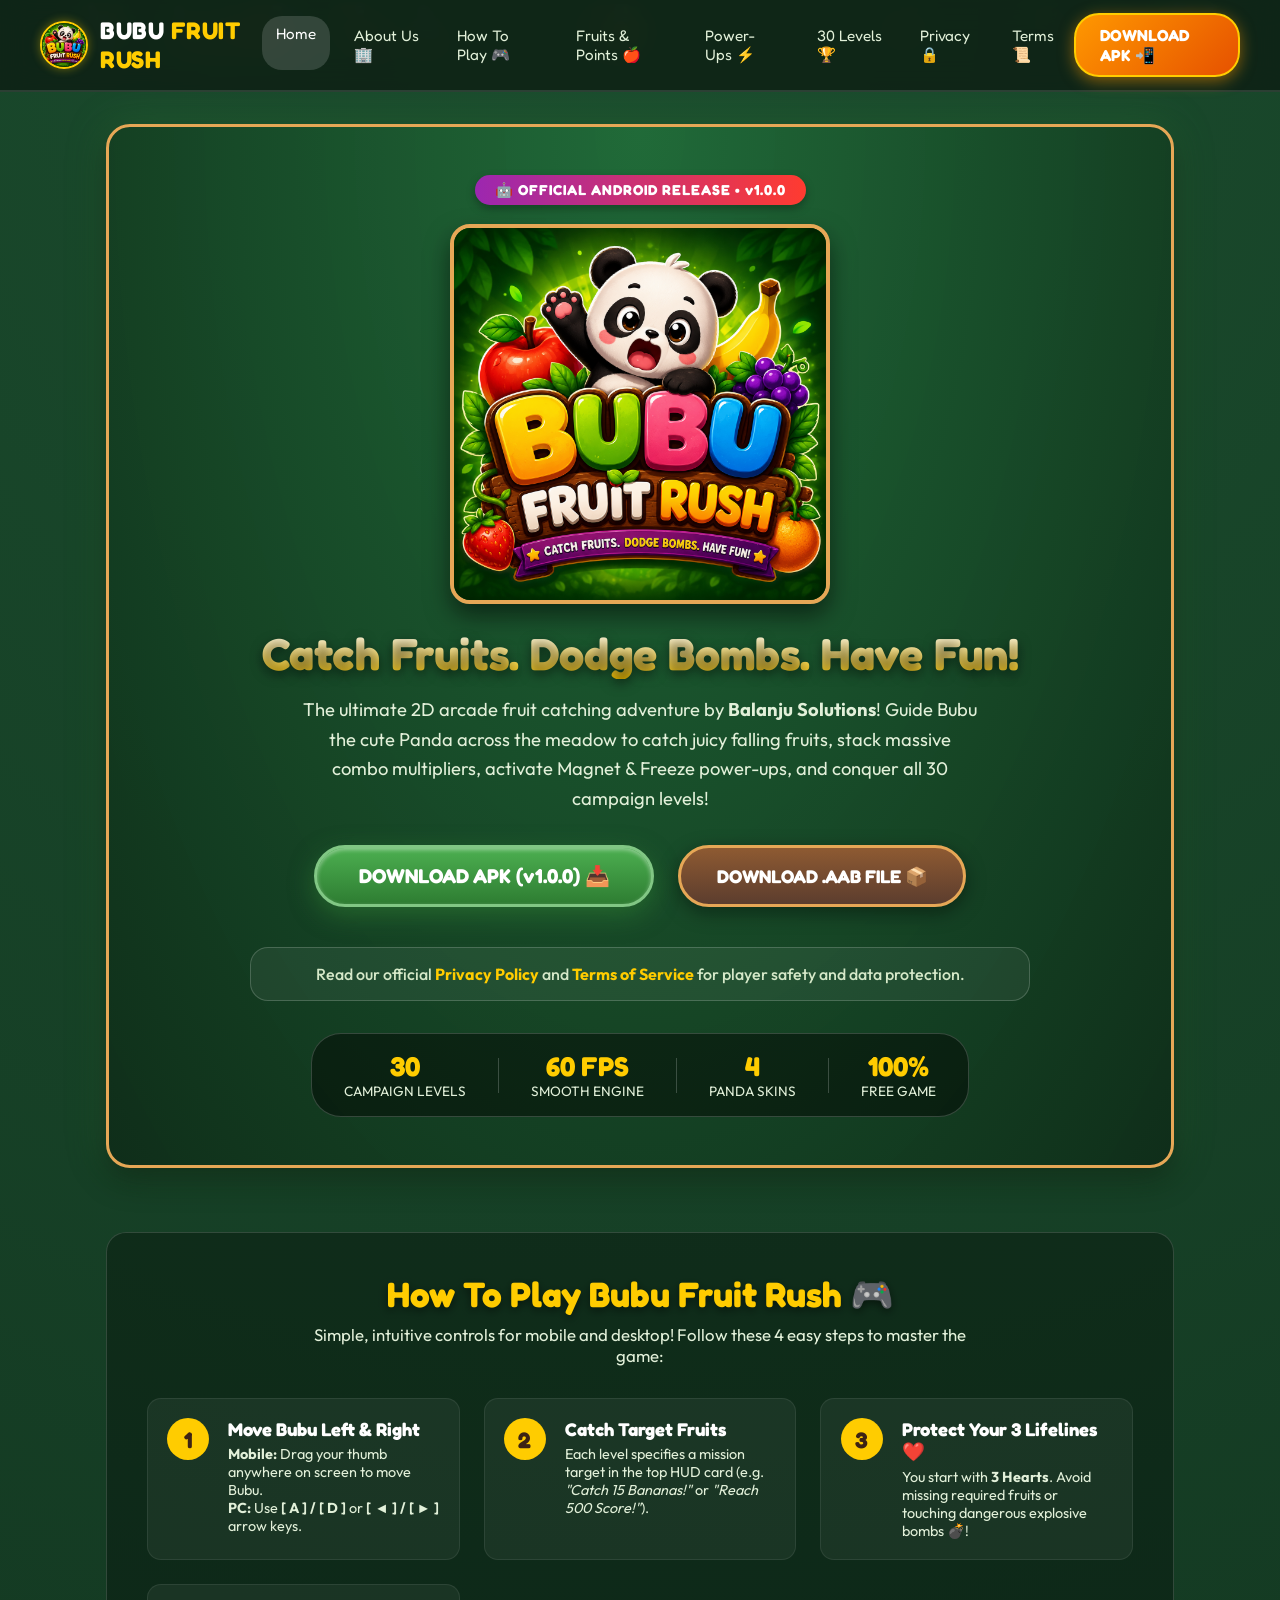
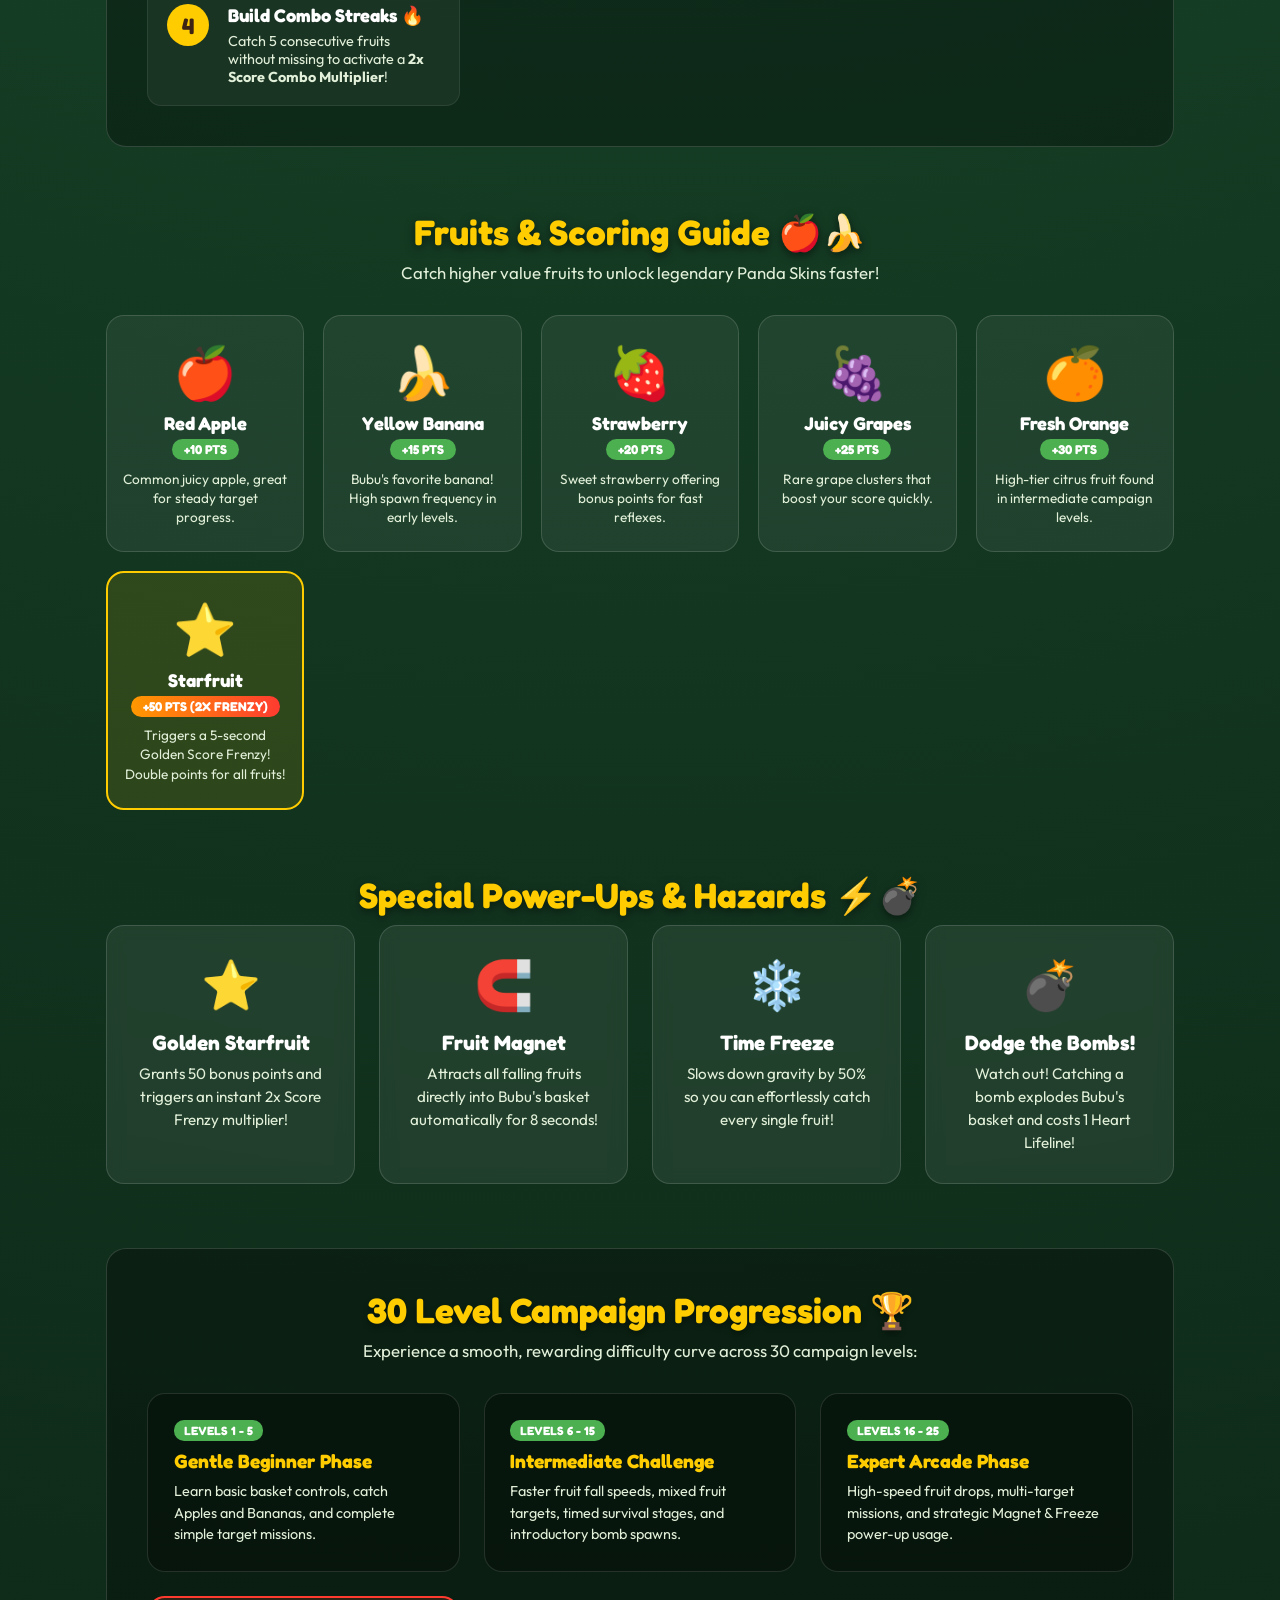
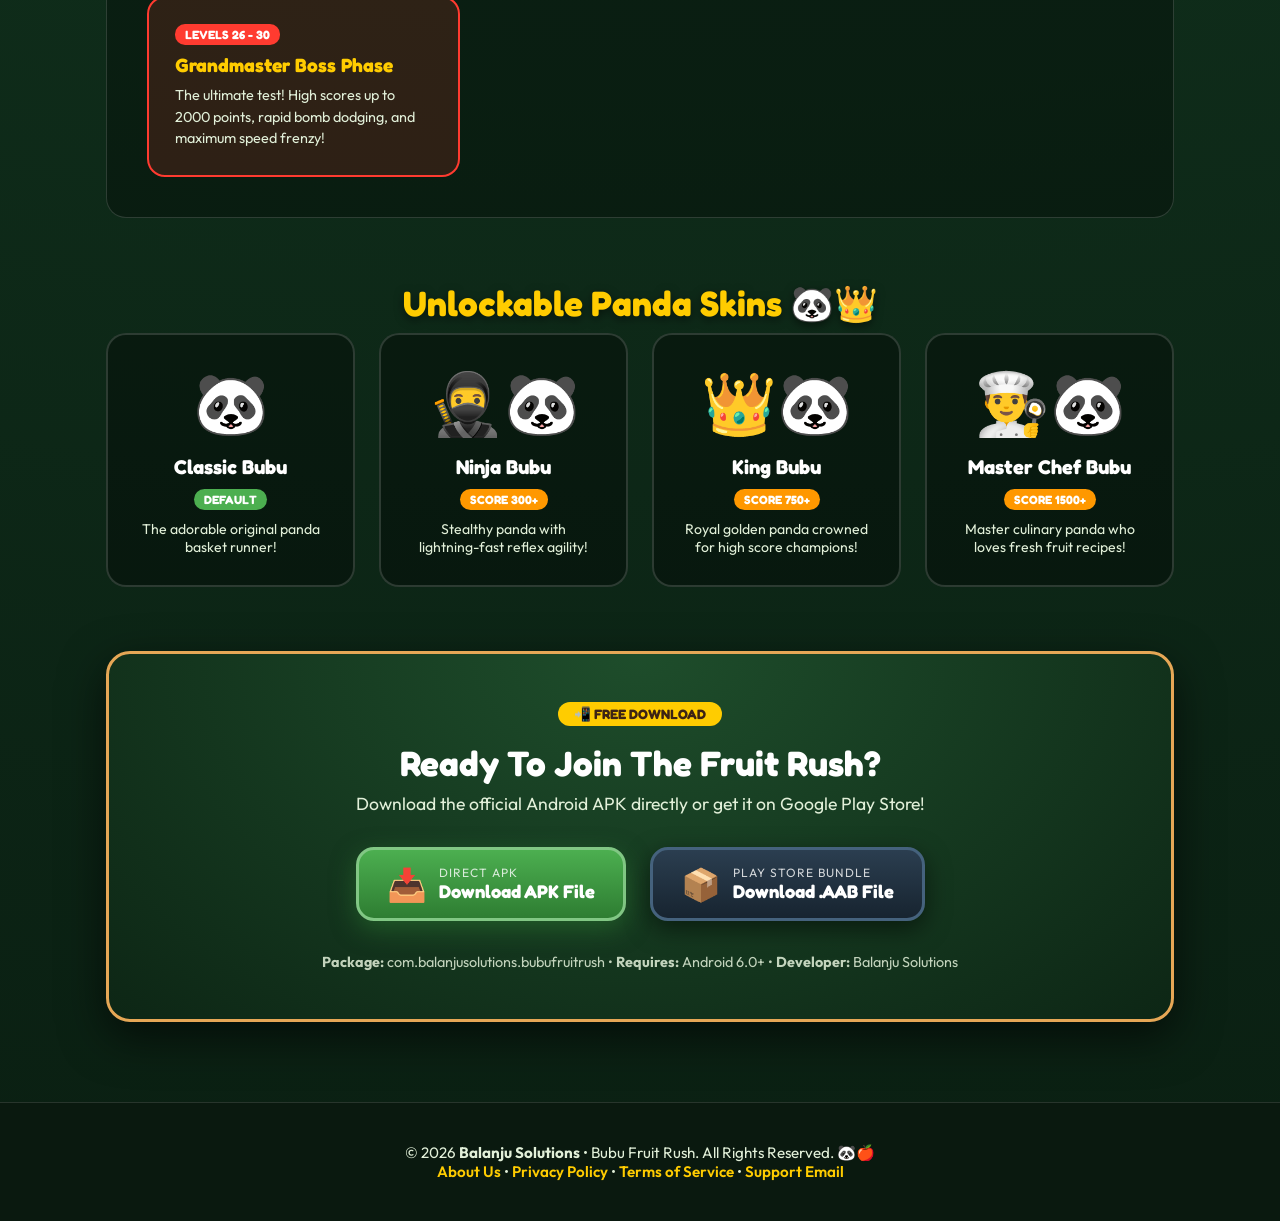
==== commit a9e25f22: "apkk added" ====
--- a/index.html
+++ b/index.html
@@ -34,7 +34,7 @@
       </nav>
 
       <div class="header-actions">
-        <a href="https://github.com/nayak-codes/bubu-fruit-rush/releases/download/first-relese/Bubu.Fruit.rush.aab" target="_blank" class="btn-play-header">DOWNLOAD GAME 📲</a>
+        <a href="https://github.com/nayak-codes/bubu-fruit-rush/releases/download/third-relese/new.gameapk.apk" target="_blank" class="btn-play-header">DOWNLOAD APK 📲</a>
       </div>
     </div>
   </header>
@@ -56,7 +56,7 @@
 
         <!-- Official Download Action Buttons -->
         <div class="hero-actions">
-          <a href="https://github.com/nayak-codes/bubu-fruit-rush/releases/download/secound-relese/BubuFruitRush.apk" target="_blank" class="btn-primary-lg" id="btnDownloadAPK">
+          <a href="https://github.com/nayak-codes/bubu-fruit-rush/releases/download/third-relese/new.gameapk.apk" target="_blank" class="btn-primary-lg" id="btnDownloadAPK">
             <span class="btn-glow"></span>
             <span class="btn-text">DOWNLOAD APK (v1.0.0) 📥</span>
           </a>
@@ -279,7 +279,7 @@
         <p>Download the official Android APK directly or get it on Google Play Store!</p>
 
         <div class="download-buttons">
-          <a href="https://github.com/nayak-codes/bubu-fruit-rush/releases/download/secound-relese/BubuFruitRush.apk" target="_blank" class="btn-download-apk">
+          <a href="https://github.com/nayak-codes/bubu-fruit-rush/releases/download/third-relese/new.gameapk.apk" target="_blank" class="btn-download-apk">
             <span class="icon">📥</span>
             <div class="btn-desc">
               <span class="small">DIRECT APK</span>
